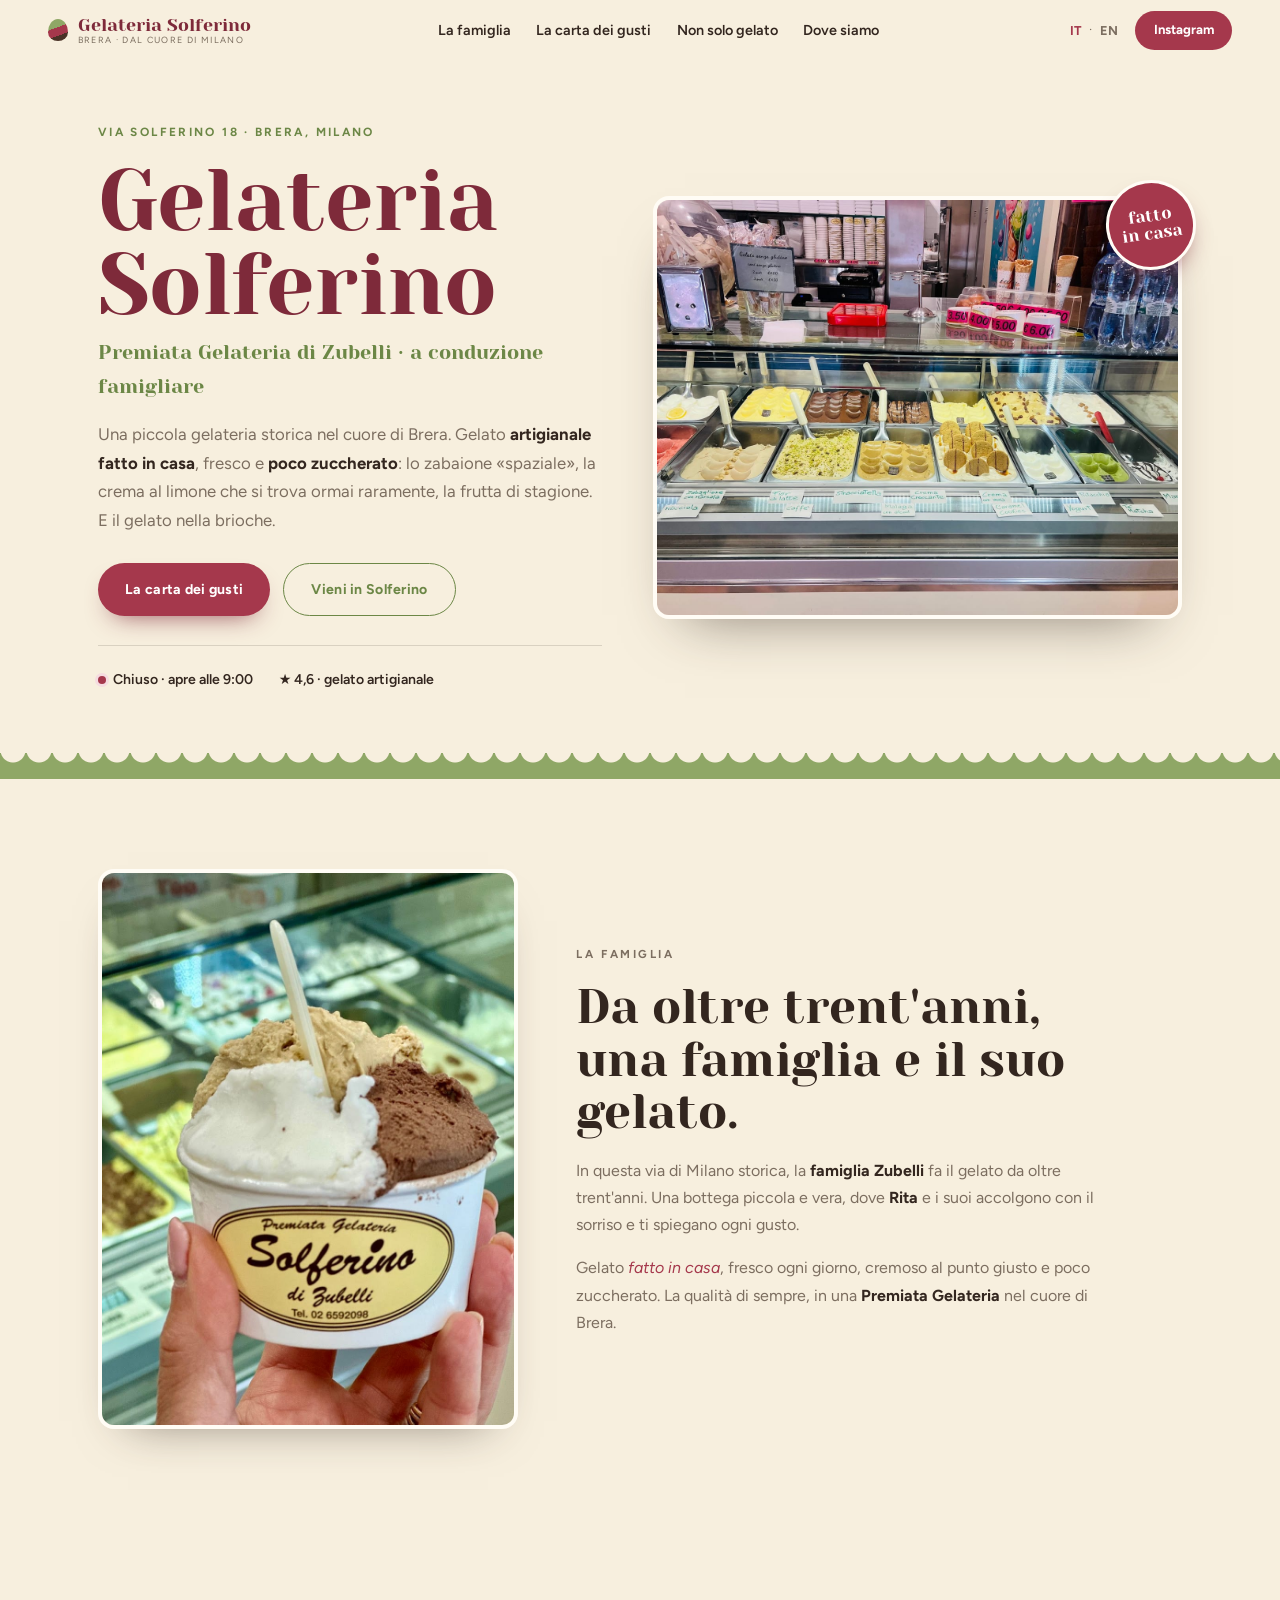
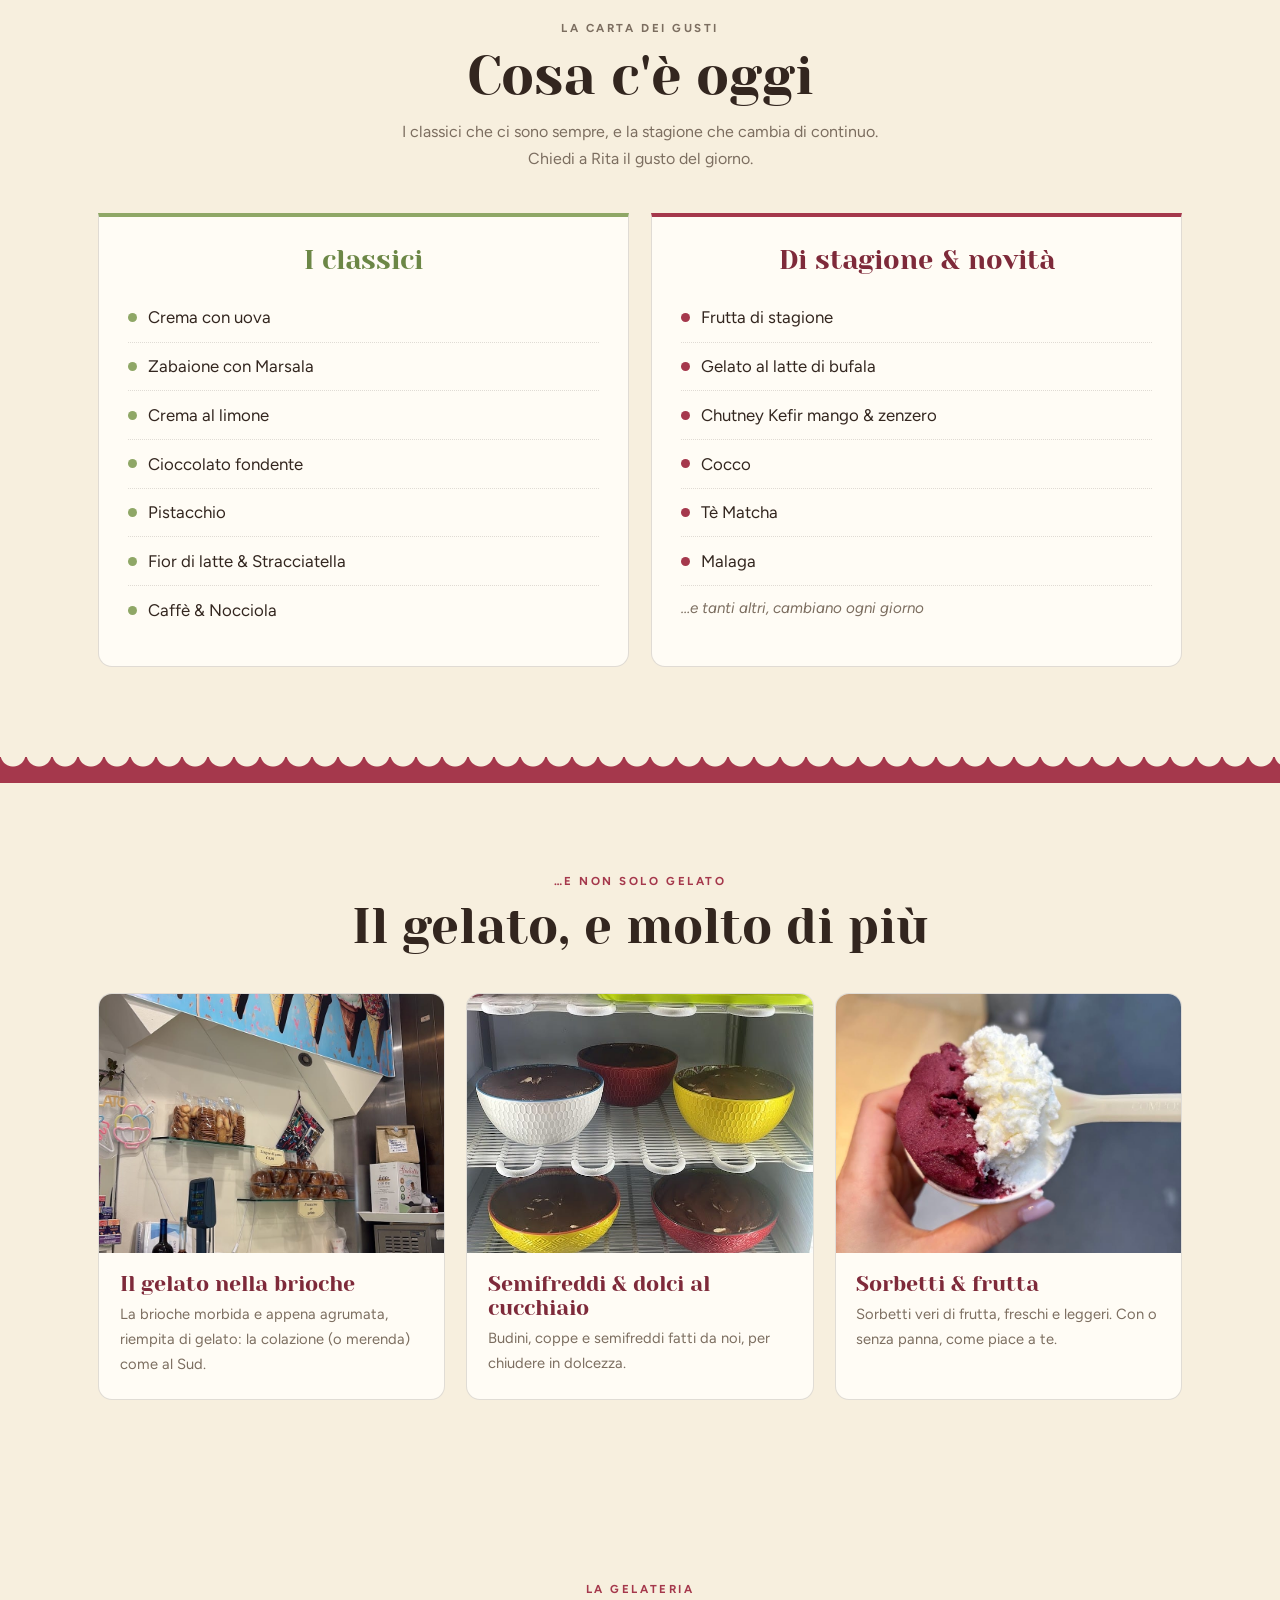
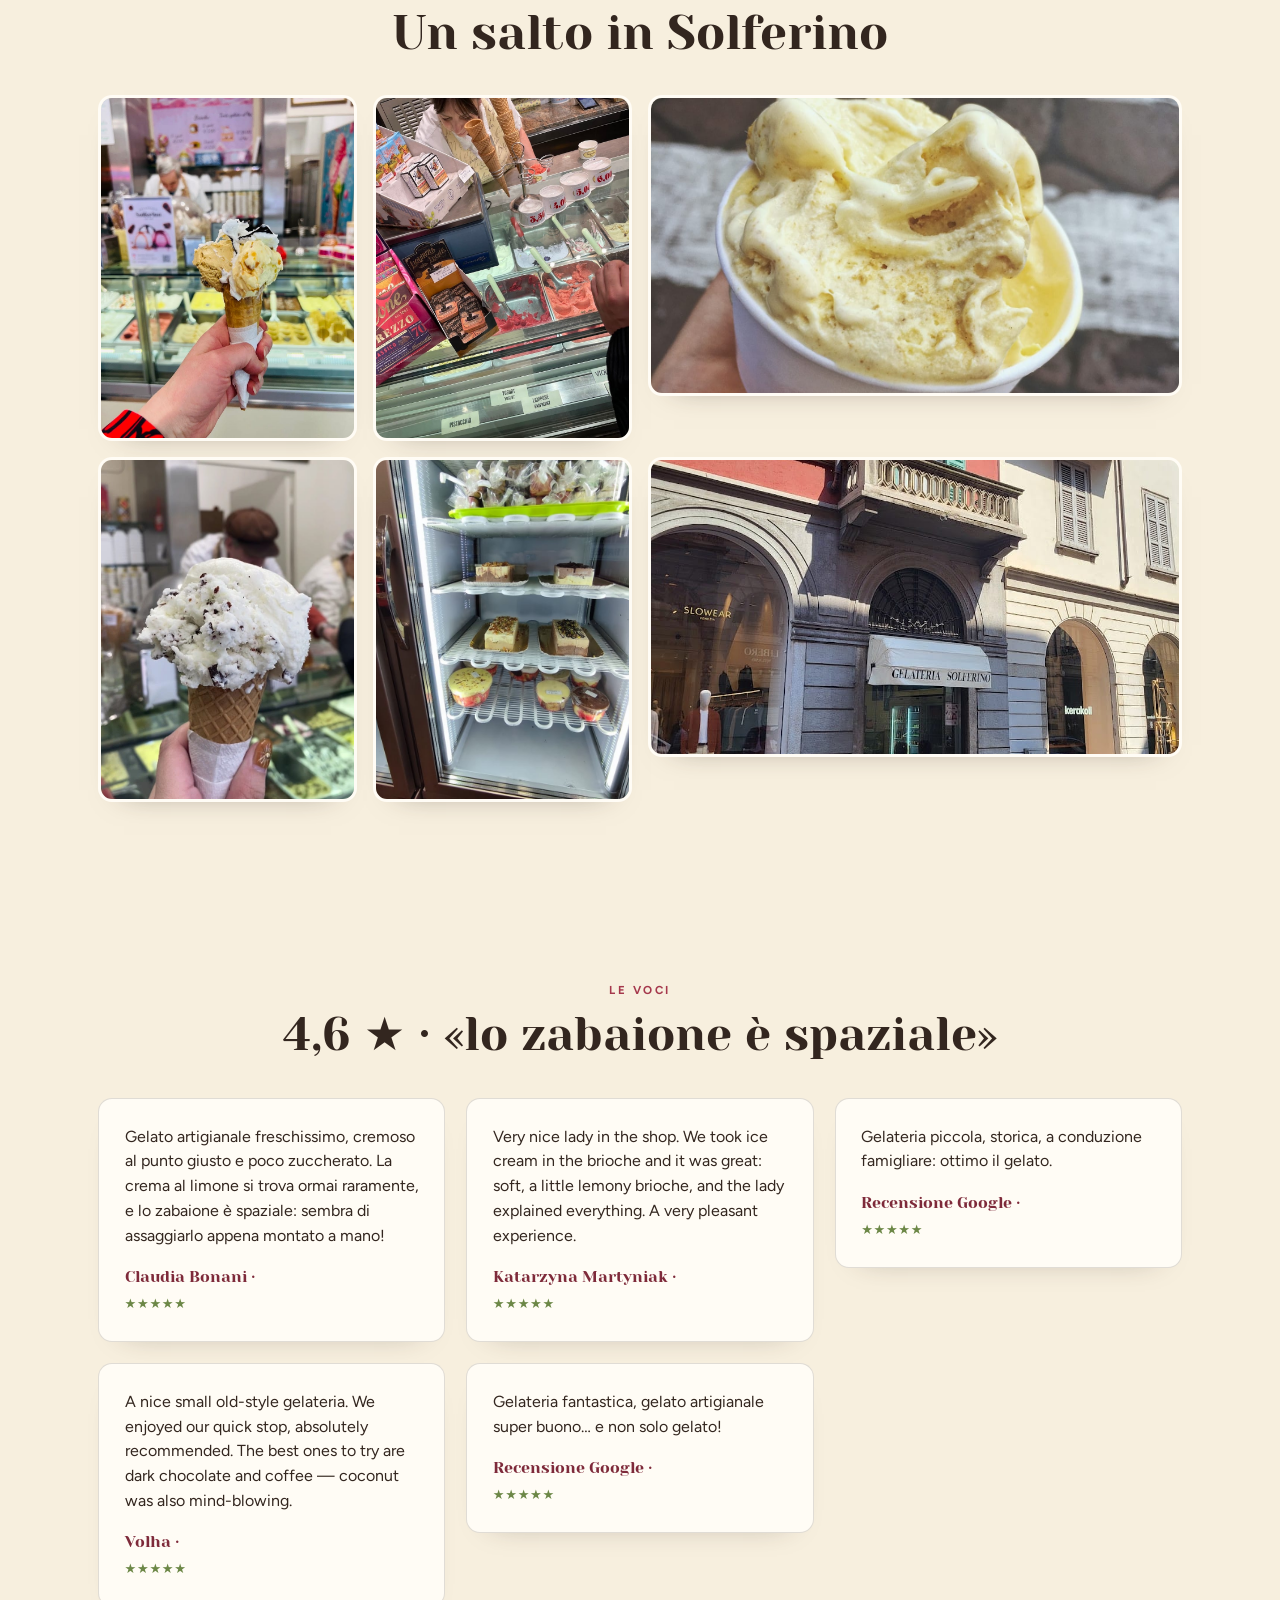
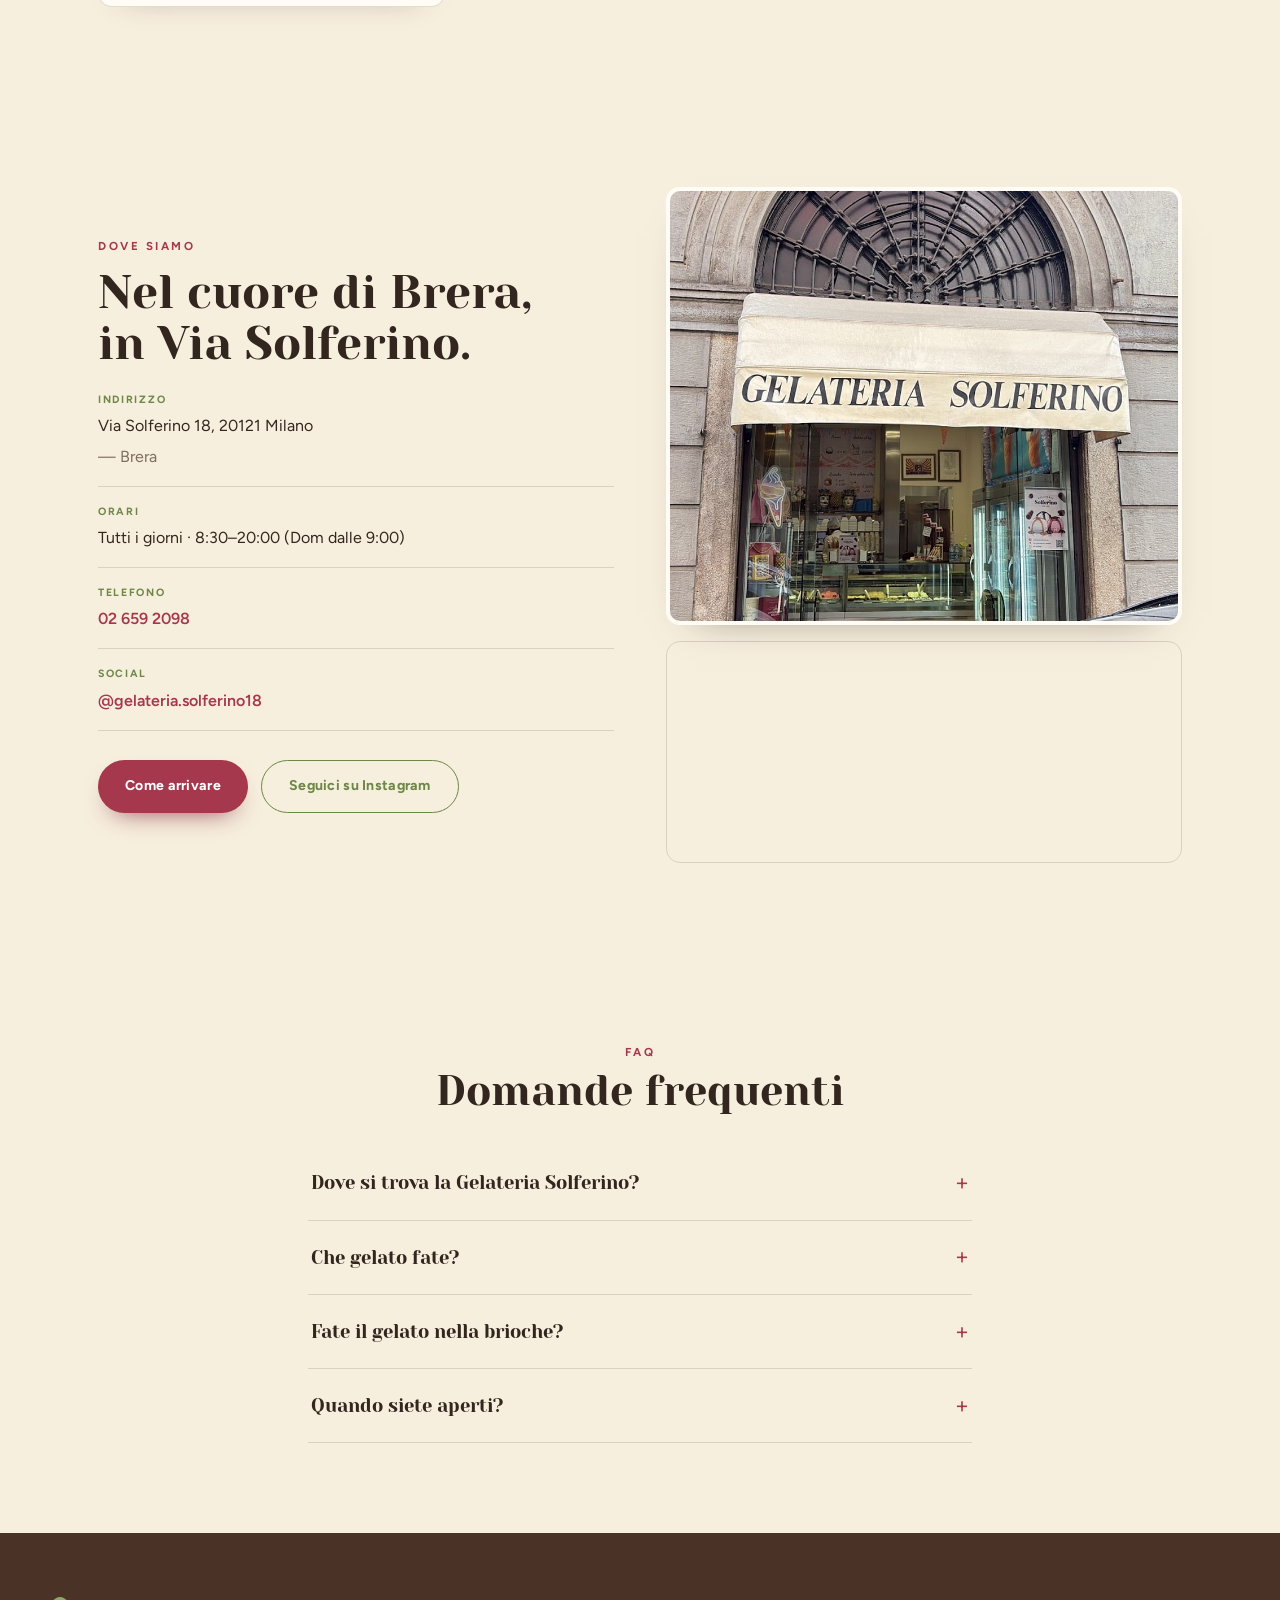
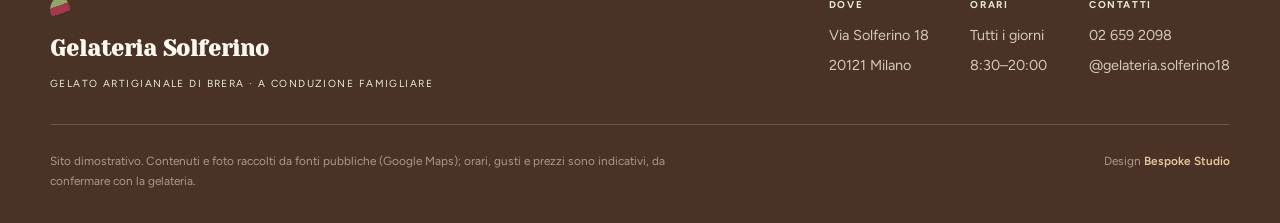
==== index.html @ 7c05c649 "Gelateria Solferino — gelato artigianale di Brera (demo)" ====
<!DOCTYPE html>
<html lang="it">
<head>
<meta charset="UTF-8" />
<meta name="viewport" content="width=device-width, initial-scale=1.0" />
<title>Gelateria Solferino — gelato artigianale di Brera · Milano</title>
<meta name="description" content="Gelateria Solferino: piccola gelateria storica a conduzione famigliare in Via Solferino 18 (Brera, Milano). Gelato artigianale fresco e poco zuccherato — zabaione, crema al limone, frutta di stagione, latte di bufala — e il gelato nella brioche. 4,6★." />
<link rel="canonical" href="https://rotenzark.github.io/gelateria-solferino/" />
<meta name="theme-color" content="#8FA766" />
<meta property="og:type" content="restaurant.restaurant" />
<meta property="og:site_name" content="Gelateria Solferino" />
<meta property="og:title" content="Gelateria Solferino — gelato artigianale di Brera · Milano" />
<meta property="og:description" content="Piccola gelateria storica a conduzione famigliare in Brera. Gelato artigianale fresco e poco zuccherato: zabaione, crema al limone, frutta di stagione, latte di bufala." />
<meta property="og:image" content="https://rotenzark.github.io/gelateria-solferino/img/og-image.jpg" />
<meta property="og:url" content="https://rotenzark.github.io/gelateria-solferino/" />
<meta property="og:locale" content="it_IT" />
<meta property="og:locale:alternate" content="en_US" />
<meta name="twitter:card" content="summary_large_image" />
<meta name="twitter:title" content="Gelateria Solferino — Brera, Milano" />
<meta name="twitter:description" content="Gelato artigianale fresco e poco zuccherato, a conduzione famigliare. Via Solferino 18, Brera." />
<meta name="twitter:image" content="https://rotenzark.github.io/gelateria-solferino/img/og-image.jpg" />
<link rel="icon" href="img/favicon.svg" type="image/svg+xml" />
<link rel="icon" href="img/favicon-32.png" sizes="32x32" type="image/png" />
<link rel="apple-touch-icon" href="img/apple-touch-icon.png" />
<link rel="preconnect" href="https://fonts.googleapis.com" />
<link rel="preconnect" href="https://fonts.gstatic.com" crossorigin />
<link href="https://fonts.googleapis.com/css2?family=Yeseva+One&family=Figtree:wght@400;500;600;700&display=swap" rel="stylesheet" />
<link rel="stylesheet" href="css/styles.css?v=1" />
<script type="application/ld+json">
{
  "@context": "https://schema.org", "@type": "IceCreamShop",
  "name": "Gelateria Solferino",
  "description": "Piccola gelateria storica a conduzione famigliare a Milano, in Brera (Via Solferino 18): la Premiata Gelateria Solferino di Zubelli. Gelato artigianale fatto in casa, fresco e poco zuccherato — zabaione, crema al limone, frutta di stagione, latte di bufala — e il gelato nella brioche.",
  "url": "https://rotenzark.github.io/gelateria-solferino/",
  "telephone": "+39026592098", "priceRange": "€",
  "servesCuisine": "Gelato",
  "image": "https://rotenzark.github.io/gelateria-solferino/img/gelato-case.jpg",
  "address": { "@type": "PostalAddress", "streetAddress": "Via Solferino 18", "addressLocality": "Milano", "postalCode": "20121", "addressCountry": "IT" },
  "geo": { "@type": "GeoCoordinates", "latitude": 45.4745503, "longitude": 9.1871546 },
  "aggregateRating": { "@type": "AggregateRating", "ratingValue": "4.6", "reviewCount": "356" },
  "openingHoursSpecification": [
    { "@type": "OpeningHoursSpecification", "dayOfWeek": ["Monday","Tuesday","Wednesday","Thursday","Friday","Saturday"], "opens": "08:30", "closes": "20:00" },
    { "@type": "OpeningHoursSpecification", "dayOfWeek": "Sunday", "opens": "09:00", "closes": "20:00" }
  ],
  "sameAs": ["https://www.instagram.com/gelateria.solferino18/"]
}
</script>
<script type="application/ld+json">
{
  "@context": "https://schema.org", "@type": "FAQPage",
  "mainEntity": [
    { "@type": "Question", "name": "Dove si trova la Gelateria Solferino?", "acceptedAnswer": { "@type": "Answer", "text": "In Via Solferino 18, nel cuore di Brera a Milano. Una piccola gelateria storica a conduzione famigliare." } },
    { "@type": "Question", "name": "Che gelato fate?", "acceptedAnswer": { "@type": "Answer", "text": "Gelato artigianale fatto in casa, fresco e poco zuccherato. Tra i classici lo zabaione e la crema al limone; poi frutta di stagione e novità come il gelato al latte di bufala. E il gelato nella brioche." } },
    { "@type": "Question", "name": "Fate il gelato nella brioche?", "acceptedAnswer": { "@type": "Answer", "text": "Sì, e non solo: oltre al cono e alla coppetta trovi il gelato nella brioche, i semifreddi e i dolci al cucchiaio." } },
    { "@type": "Question", "name": "Quando siete aperti?", "acceptedAnswer": { "@type": "Answer", "text": "Tutti i giorni, dalle 8:30 alle 20:00 (la domenica dalle 9:00)." } }
  ]
}
</script>
</head>
<body>

<div id="intro" aria-hidden="true">
  <div class="intro-mark"><span class="intro-scoop" aria-hidden="true"></span><span class="intro-name">Gelateria Solferino</span><span class="intro-sub">Brera · a conduzione famigliare</span></div>
  <button id="intro-skip" data-i18n="intro.skip">Entra →</button>
</div>

<header id="site-header">
  <a href="#top" class="brand" aria-label="Gelateria Solferino — home">
    <span class="brand-scoop" aria-hidden="true"></span>
    <span class="brand-txt"><b>Gelateria Solferino</b><i data-i18n="brand.sub">Brera · dal cuore di Milano</i></span>
  </a>
  <nav class="nav" aria-label="Navigazione">
    <a href="#famiglia" data-i18n="nav.famiglia">La famiglia</a>
    <a href="#carta" data-i18n="nav.carta">La carta dei gusti</a>
    <a href="#nonsolo" data-i18n="nav.nonsolo">Non solo gelato</a>
    <a href="#dove" data-i18n="nav.dove">Dove siamo</a>
  </nav>
  <div class="head-actions">
    <div class="lang" role="group" aria-label="Lingua"><button data-lang="it" class="active">IT</button><span>·</span><button data-lang="en">EN</button></div>
    <a class="btn-ig" href="https://www.instagram.com/gelateria.solferino18/" target="_blank" rel="noopener"><span data-i18n="cta.ig">Instagram</span></a>
    <button id="burger" aria-label="Menu" aria-expanded="false"><span></span><span></span><span></span></button>
  </div>
</header>

<!-- HERO -->
<section id="top" class="hero">
  <div class="hero-copy">
    <p class="eyebrow reveal" data-i18n="hero.eyebrow">Via Solferino 18 · Brera, Milano</p>
    <h1 class="hero-title reveal reveal-d1">Gelateria<br>Solferino</h1>
    <p class="hero-tag reveal reveal-d1" data-i18n="hero.tag">Premiata Gelateria di Zubelli · a conduzione famigliare</p>
    <p class="hero-sub reveal reveal-d2" data-i18n="hero.sub">Una piccola gelateria storica nel cuore di Brera. Gelato <b>artigianale fatto in casa</b>, fresco e <b>poco zuccherato</b>: lo zabaione «spaziale», la crema al limone che si trova ormai raramente, la frutta di stagione. E il gelato nella brioche.</p>
    <div class="hero-cta reveal reveal-d3">
      <a class="btn btn-solid" href="#carta" data-i18n="hero.cta1">La carta dei gusti</a>
      <a class="btn btn-line" href="https://www.google.com/maps/dir/?api=1&destination=Gelateria+Solferino+Via+Solferino+18+Milano" target="_blank" rel="noopener" data-i18n="hero.cta2">Vieni in Solferino</a>
    </div>
    <div class="hero-facts reveal reveal-d3">
      <span class="hf-live"><span id="live-dot"></span> <span id="live-text" data-i18n="hero.live">Controllo orari…</span></span>
      <span data-i18n="hero.f2">★ 4,6 · gelato artigianale</span>
    </div>
  </div>
  <div class="hero-media reveal reveal-d2">
    <figure class="hero-photo"><img src="img/gelato-case.jpg" alt="La vetrina del gelato artigianale della Gelateria Solferino" width="1600" height="1200" fetchpriority="high" /></figure>
    <span class="hero-badge" aria-hidden="true"><b data-i18n="hero.badge">fatto<br>in casa</b></span>
  </div>
</section>

<div class="scallop" aria-hidden="true"></div>

<!-- LA FAMIGLIA -->
<section id="famiglia" class="section famiglia">
  <figure class="famiglia-photo reveal"><img src="img/coppetta.jpg" alt="Una coppetta della Premiata Gelateria Solferino di Zubelli" width="900" height="1200" loading="lazy" /></figure>
  <div class="famiglia-copy reveal reveal-d1">
    <p class="kicker" data-i18n="famiglia.kicker">La famiglia</p>
    <h2 data-i18n="famiglia.h2">Da oltre trent'anni,<br>una famiglia e il suo gelato.</h2>
    <p data-i18n="famiglia.p1">In questa via di Milano storica, la <b>famiglia Zubelli</b> fa il gelato da oltre trent'anni. Una bottega piccola e vera, dove <b>Rita</b> e i suoi accolgono con il sorriso e ti spiegano ogni gusto.</p>
    <p data-i18n="famiglia.p2">Gelato <em>fatto in casa</em>, fresco ogni giorno, cremoso al punto giusto e poco zuccherato. La qualità di sempre, in una <b>Premiata Gelateria</b> nel cuore di Brera.</p>
  </div>
</section>

<!-- LA CARTA DEI GUSTI · signature -->
<section id="carta" class="section carta">
  <div class="carta-head reveal">
    <p class="kicker" data-i18n="carta.kicker">La carta dei gusti</p>
    <h2 data-i18n="carta.h2">Cosa c'è oggi</h2>
    <p data-i18n="carta.sub">I classici che ci sono sempre, e la stagione che cambia di continuo. Chiedi a Rita il gusto del giorno.</p>
  </div>
  <div class="carta-grid">
    <div class="carta-col reveal">
      <h3 class="carta-col-t" data-i18n="carta.classici">I classici</h3>
      <ul class="flavors">
        <li><span data-i18n="fl.1">Crema con uova</span></li>
        <li><span data-i18n="fl.2">Zabaione con Marsala</span></li>
        <li><span data-i18n="fl.3">Crema al limone</span></li>
        <li><span data-i18n="fl.4">Cioccolato fondente</span></li>
        <li><span data-i18n="fl.5">Pistacchio</span></li>
        <li><span data-i18n="fl.6">Fior di latte &amp; Stracciatella</span></li>
        <li><span data-i18n="fl.7">Caffè &amp; Nocciola</span></li>
      </ul>
    </div>
    <div class="carta-col carta-col--alt reveal reveal-d1">
      <h3 class="carta-col-t" data-i18n="carta.stagione">Di stagione &amp; novità</h3>
      <ul class="flavors">
        <li><span data-i18n="fl.8">Frutta di stagione</span></li>
        <li><span data-i18n="fl.9">Gelato al latte di bufala</span></li>
        <li><span data-i18n="fl.10">Chutney Kefir mango &amp; zenzero</span></li>
        <li><span data-i18n="fl.11">Cocco</span></li>
        <li><span data-i18n="fl.12">Tè Matcha</span></li>
        <li><span data-i18n="fl.13">Malaga</span></li>
        <li class="flavors-more" data-i18n="fl.more">…e tanti altri, cambiano ogni giorno</li>
      </ul>
    </div>
  </div>
</section>

<div class="scallop scallop--pink" aria-hidden="true"></div>

<!-- NON SOLO GELATO -->
<section id="nonsolo" class="section nonsolo">
  <div class="nonsolo-head reveal"><p class="kicker" data-i18n="nonsolo.kicker">…e non solo gelato</p><h2 data-i18n="nonsolo.h2">Il gelato, e molto di più</h2></div>
  <div class="nonsolo-grid">
    <article class="ns reveal">
      <figure><img src="img/brioche.jpg" alt="Il gelato nella brioche" width="900" height="1200" loading="lazy" /></figure>
      <div class="ns-body"><h3 data-i18n="ns.1t">Il gelato nella brioche</h3><p data-i18n="ns.1p">La brioche morbida e appena agrumata, riempita di gelato: la colazione (o merenda) come al Sud.</p></div>
    </article>
    <article class="ns reveal reveal-d1">
      <figure><img src="img/dolci.jpg" alt="Dolci al cucchiaio e budini" width="675" height="1200" loading="lazy" /></figure>
      <div class="ns-body"><h3 data-i18n="ns.2t">Semifreddi &amp; dolci al cucchiaio</h3><p data-i18n="ns.2p">Budini, coppe e semifreddi fatti da noi, per chiudere in dolcezza.</p></div>
    </article>
    <article class="ns reveal reveal-d2">
      <figure><img src="img/sorbetto.jpg" alt="Sorbetto alla frutta con panna" width="900" height="1200" loading="lazy" /></figure>
      <div class="ns-body"><h3 data-i18n="ns.3t">Sorbetti &amp; frutta</h3><p data-i18n="ns.3p">Sorbetti veri di frutta, freschi e leggeri. Con o senza panna, come piace a te.</p></div>
    </article>
  </div>
</section>

<!-- GALLERY -->
<section id="gallery" class="section gallery">
  <div class="gallery-head reveal"><p class="kicker" data-i18n="gallery.kicker">La gelateria</p><h2 data-i18n="gallery.h2">Un salto in Solferino</h2></div>
  <div class="gallery-grid">
    <figure class="g-item" data-full="img/cono.jpg"><img src="img/cono.jpg" alt="Un cono a due gusti" width="900" height="1200" loading="lazy" /></figure>
    <figure class="g-item" data-full="img/case2.jpg"><img src="img/case2.jpg" alt="I gusti in vetrina" width="900" height="1200" loading="lazy" /></figure>
    <figure class="g-item g-wide" data-full="img/coppa.jpg"><img src="img/coppa.jpg" alt="Una coppetta di crema" width="1600" height="1064" loading="lazy" /></figure>
    <figure class="g-item" data-full="img/cono2.jpg"><img src="img/cono2.jpg" alt="Un cono di stracciatella" width="675" height="1200" loading="lazy" /></figure>
    <figure class="g-item" data-full="img/semifreddi.jpg"><img src="img/semifreddi.jpg" alt="I semifreddi nel banco" width="1597" height="1200" loading="lazy" /></figure>
    <figure class="g-item g-wide" data-full="img/facciata-day.jpg"><img src="img/facciata-day.jpg" alt="La gelateria in Via Solferino" width="900" height="1200" loading="lazy" /></figure>
  </div>
</section>

<!-- RECENSIONI -->
<section id="recensioni" class="section recensioni">
  <div class="rev-head reveal"><p class="kicker" data-i18n="rev.kicker">Le voci</p><h2 data-i18n="rev.h2">4,6 ★ · «lo zabaione è spaziale»</h2></div>
  <div class="rev-grid">
    <blockquote class="rev reveal"><p>Gelato artigianale freschissimo, cremoso al punto giusto e poco zuccherato. La crema al limone si trova ormai raramente, e lo zabaione è spaziale: sembra di assaggiarlo appena montato a mano!</p><cite>Claudia Bonani · <span>★★★★★</span></cite></blockquote>
    <blockquote class="rev reveal reveal-d1"><p>A nice small old-style gelateria. We enjoyed our quick stop, absolutely recommended. The best ones to try are dark chocolate and coffee — coconut was also mind-blowing.</p><cite>Volha · <span>★★★★★</span></cite></blockquote>
    <blockquote class="rev reveal reveal-d2"><p>Very nice lady in the shop. We took ice cream in the brioche and it was great: soft, a little lemony brioche, and the lady explained everything. A very pleasant experience.</p><cite>Katarzyna Martyniak · <span>★★★★★</span></cite></blockquote>
    <blockquote class="rev reveal"><p>Gelateria fantastica, gelato artigianale super buono… e non solo gelato!</p><cite data-i18n="rev.g1">Recensione Google · <span>★★★★★</span></cite></blockquote>
    <blockquote class="rev reveal reveal-d1"><p>Gelateria piccola, storica, a conduzione famigliare: ottimo il gelato.</p><cite data-i18n="rev.g2">Recensione Google · <span>★★★★★</span></cite></blockquote>
  </div>
</section>

<!-- DOVE -->
<section id="dove" class="section dove">
  <div class="dove-grid">
    <div class="dove-info reveal">
      <p class="kicker" data-i18n="dove.kicker">Dove siamo</p>
      <h2 data-i18n="dove.h2">Nel cuore di Brera,<br>in Via Solferino.</h2>
      <ul class="dove-list">
        <li><b data-i18n="dove.addr">Indirizzo</b> Via Solferino 18, 20121 Milano <span class="dim" data-i18n="dove.addr2">— Brera</span></li>
        <li><b data-i18n="dove.hours">Orari</b> <span data-i18n="dove.hoursv">Tutti i giorni · 8:30–20:00 (Dom dalle 9:00)</span></li>
        <li><b data-i18n="dove.phone">Telefono</b> <a href="tel:+39026592098">02 659 2098</a></li>
        <li><b data-i18n="dove.social">Social</b> <a href="https://www.instagram.com/gelateria.solferino18/" target="_blank" rel="noopener">@gelateria.solferino18</a></li>
      </ul>
      <div class="dove-cta">
        <a class="btn btn-solid" href="https://www.google.com/maps/dir/?api=1&destination=Gelateria+Solferino+Via+Solferino+18+Milano" target="_blank" rel="noopener" data-i18n="dove.route">Come arrivare</a>
        <a class="btn btn-line" href="https://www.instagram.com/gelateria.solferino18/" target="_blank" rel="noopener" data-i18n="dove.ig">Seguici su Instagram</a>
      </div>
    </div>
    <div class="dove-side reveal">
      <figure class="dove-photo"><img src="img/facciata.jpg" alt="L'insegna della Gelateria Solferino sotto il portico" width="900" height="1200" loading="lazy" /></figure>
      <div class="dove-map"><iframe title="Mappa Gelateria Solferino" src="https://www.google.com/maps?q=Gelateria+Solferino+Via+Solferino+18+Milano&output=embed" loading="lazy" referrerpolicy="no-referrer-when-downgrade"></iframe></div>
    </div>
  </div>
</section>

<!-- FAQ -->
<section id="faq" class="section faq">
  <div class="faq-head reveal"><p class="kicker">FAQ</p><h2 data-i18n="faq.h2">Domande frequenti</h2></div>
  <div class="faq-list reveal">
    <details><summary data-i18n="faq.q1">Dove si trova la Gelateria Solferino?</summary><p data-i18n="faq.a1">In Via Solferino 18, nel cuore di Brera a Milano. Una piccola gelateria storica a conduzione famigliare.</p></details>
    <details><summary data-i18n="faq.q2">Che gelato fate?</summary><p data-i18n="faq.a2">Gelato artigianale fatto in casa, fresco e poco zuccherato. Tra i classici lo zabaione e la crema al limone; poi frutta di stagione e novità come il gelato al latte di bufala. E il gelato nella brioche.</p></details>
    <details><summary data-i18n="faq.q3">Fate il gelato nella brioche?</summary><p data-i18n="faq.a3">Sì, e non solo: oltre al cono e alla coppetta trovi il gelato nella brioche, i semifreddi e i dolci al cucchiaio.</p></details>
    <details><summary data-i18n="faq.q4">Quando siete aperti?</summary><p data-i18n="faq.a4">Tutti i giorni, dalle 8:30 alle 20:00 (la domenica dalle 9:00).</p></details>
  </div>
</section>

<footer id="site-footer">
  <div class="foot-main">
    <div class="foot-brand"><span class="brand-scoop" aria-hidden="true"></span><b>Gelateria Solferino</b><i data-i18n="foot.sub">Gelato artigianale di Brera · a conduzione famigliare</i></div>
    <div class="foot-cols">
      <div><b data-i18n="foot.where">Dove</b><span>Via Solferino 18</span><span>20121 Milano</span></div>
      <div><b data-i18n="foot.hours">Orari</b><span data-i18n="foot.hours2">Tutti i giorni</span><span>8:30–20:00</span></div>
      <div><b data-i18n="foot.contact">Contatti</b><a href="tel:+39026592098">02 659 2098</a><a href="https://www.instagram.com/gelateria.solferino18/" target="_blank" rel="noopener">@gelateria.solferino18</a></div>
    </div>
  </div>
  <div class="foot-bottom">
    <p data-i18n="foot.disclaimer">Sito dimostrativo. Contenuti e foto raccolti da fonti pubbliche (Google Maps); orari, gusti e prezzi sono indicativi, da confermare con la gelateria.</p>
    <p class="foot-credit">Design <a href="https://bespokestud.io" target="_blank" rel="noopener">Bespoke Studio</a></p>
  </div>
</footer>

<nav class="action-bar" aria-label="Azioni rapide">
  <a href="#carta"><span data-i18n="ab.carta">I gusti</span></a>
  <a href="tel:+39026592098"><span data-i18n="ab.call">Chiama</span></a>
  <a href="https://www.google.com/maps/dir/?api=1&destination=Gelateria+Solferino+Via+Solferino+18+Milano" target="_blank" rel="noopener"><span data-i18n="ab.route">Indicazioni</span></a>
</nav>

<div id="lightbox" aria-hidden="true"><button id="lb-close" aria-label="Chiudi">✕</button><img id="lb-img" src="" alt="" /></div>
<script src="js/main.js?v=1"></script>
</body>
</html>
---- css/styles.css ----
/* ===== GELATERIA SOLFERINO · styles.css ===== */
:root{
  --panna:#F7EFDE; --paper:#FCF8EE; --cream2:#EFE4CE; --card:#FFFCF5;
  --pistachio:#8FA766; --pistachio-deep:#6C8746; --pistachio-soft:#E5EBD4;
  --amaranto:#A5384C; --amaranto-deep:#7E2A3A; --amaranto-soft:#F5DCE0;
  --cocoa:#4A3227;
  --ink:#33261F; --muted:#7C6E60; --line:rgba(51,38,31,.15);
  --disp:'Yeseva One',Georgia,serif;
  --sans:'Figtree',system-ui,-apple-system,sans-serif;
  --wrap:1180px;
}
*{margin:0;padding:0;box-sizing:border-box}
html{scroll-behavior:smooth;overflow-x:clip;-webkit-text-size-adjust:100%}
body{font-family:var(--sans);background:var(--panna);color:var(--ink);line-height:1.7;-webkit-font-smoothing:antialiased;overflow-x:clip}
img{max-width:100%;display:block}
a{color:inherit;text-decoration:none}
h1,h2,h3{font-family:var(--disp);font-weight:400;line-height:1.1;letter-spacing:0}
em{font-style:italic}
.section{padding:clamp(3.2rem,7vw,6rem) clamp(1.15rem,5vw,3rem);max-width:var(--wrap);margin:0 auto;overflow-x:clip}
.kicker{font-family:var(--sans);font-size:.72rem;font-weight:700;letter-spacing:.22em;text-transform:uppercase;color:var(--amaranto)}
.eyebrow{font-family:var(--sans);font-size:.74rem;font-weight:700;letter-spacing:.2em;text-transform:uppercase;color:var(--pistachio-deep)}

/* scalloped gelato-swirl divider */
.scallop{height:26px;background-color:var(--pistachio);background-image:radial-gradient(circle at 13px -3px, var(--panna) 12px, transparent 13px);background-size:26px 26px;background-repeat:repeat-x}
.scallop--pink{background-color:var(--amaranto)}

/* scoop mark */
.brand-scoop,.intro-scoop{position:relative;flex:none;border-radius:50% 50% 50% 50%/60% 60% 40% 40%}
.brand-scoop{width:20px;height:22px;background:linear-gradient(160deg,var(--pistachio) 40%,var(--amaranto) 40% 70%,var(--cocoa) 70%)}
.intro-scoop{width:56px;height:60px;background:linear-gradient(160deg,var(--pistachio) 40%,var(--amaranto) 40% 70%,var(--cream2) 70%);margin-bottom:.4rem}

/* buttons */
.btn{display:inline-flex;align-items:center;gap:.5rem;font-family:var(--sans);font-weight:700;font-size:.88rem;letter-spacing:.02em;padding:.85rem 1.7rem;border-radius:999px;transition:transform .18s,background .18s,color .18s,box-shadow .18s;cursor:pointer;white-space:nowrap}
.btn-solid{background:var(--amaranto);color:#fff;box-shadow:0 12px 26px -14px rgba(126,42,58,.9)}
.btn-solid:hover{background:var(--amaranto-deep);transform:translateY(-2px)}
.btn-line{border:1.5px solid var(--pistachio-deep);color:var(--pistachio-deep)}
.btn-line:hover{background:var(--pistachio-deep);color:var(--paper);transform:translateY(-2px)}

/* ===== INTRO ===== */
#intro{position:fixed;inset:0;z-index:120;background:var(--pistachio-deep);display:flex;flex-direction:column;align-items:center;justify-content:center;gap:.9rem;transition:opacity .7s ease,visibility .7s}
#intro.done{opacity:0;visibility:hidden}
.intro-mark{display:flex;flex-direction:column;align-items:center;gap:.25rem;animation:fadeUp .8s ease both}
.intro-name{font-family:var(--disp);font-size:clamp(2rem,6vw,3.2rem);color:var(--paper);text-align:center}
.intro-sub{font-family:var(--sans);font-size:.8rem;letter-spacing:.24em;text-transform:uppercase;color:var(--pistachio-soft)}
#intro-skip{margin-top:.5rem;background:none;border:1px solid rgba(252,248,238,.4);color:var(--paper);padding:.5rem 1.3rem;border-radius:999px;font-family:var(--sans);font-weight:600;font-size:.84rem;cursor:pointer;transition:background .2s}
#intro-skip:hover{background:rgba(252,248,238,.14)}
@keyframes fadeUp{from{opacity:0;transform:translateY(12px)}to{opacity:1;transform:none}}

/* ===== HEADER ===== */
#site-header{position:sticky;top:0;z-index:90;display:flex;align-items:center;justify-content:space-between;gap:1rem;padding:.7rem clamp(1.15rem,5vw,3rem);background:rgba(247,239,222,.92);backdrop-filter:blur(11px);border-bottom:1px solid transparent;transition:border-color .3s}
#site-header.scrolled{border-color:var(--line)}
.brand{display:flex;align-items:center;gap:.6rem}
.brand-txt{display:flex;flex-direction:column;line-height:1.05}
.brand-txt b{font-family:var(--disp);font-size:1.12rem;font-weight:400;color:var(--amaranto-deep)}
.brand-txt i{font-family:var(--sans);font-style:normal;font-size:.56rem;letter-spacing:.15em;text-transform:uppercase;color:var(--muted)}
.nav{display:flex;gap:1.6rem}
.nav a{font-size:.9rem;font-weight:600;color:var(--ink);position:relative;padding:.2rem 0}
.nav a::after{content:"";position:absolute;left:0;bottom:-2px;width:0;height:2px;background:var(--amaranto);transition:width .25s}
.nav a:hover::after{width:100%}
.head-actions{display:flex;align-items:center;gap:.9rem}
.lang{display:flex;align-items:center;gap:.3rem;font-size:.8rem;color:var(--muted)}
.lang button{background:none;border:none;font-family:var(--sans);font-weight:700;font-size:.8rem;color:var(--muted);cursor:pointer;padding:.1rem .2rem}
.lang button.active{color:var(--amaranto)}
.btn-ig{background:var(--amaranto);color:#fff;padding:.5rem 1.15rem;border-radius:999px;font-family:var(--sans);font-size:.82rem;font-weight:700;transition:background .2s,transform .2s}
.btn-ig:hover{background:var(--amaranto-deep);transform:translateY(-1px)}
#burger{display:none;flex-direction:column;gap:5px;background:none;border:none;cursor:pointer;padding:.3rem}
#burger span{width:23px;height:2px;background:var(--ink);transition:.3s}
#burger[aria-expanded="true"] span:nth-child(1){transform:translateY(7px) rotate(45deg)}
#burger[aria-expanded="true"] span:nth-child(2){opacity:0}
#burger[aria-expanded="true"] span:nth-child(3){transform:translateY(-7px) rotate(-45deg)}

/* ===== HERO ===== */
.hero{max-width:var(--wrap);margin:0 auto;padding:clamp(2rem,5vw,3.8rem) clamp(1.15rem,5vw,3rem);display:grid;grid-template-columns:1fr 1.05fr;gap:clamp(1.6rem,4vw,3.4rem);align-items:center}
.eyebrow{margin-bottom:1rem}
.hero-title{font-family:var(--disp);font-size:clamp(3rem,8vw,5.4rem);color:var(--amaranto-deep);line-height:.98}
.hero-tag{font-family:var(--disp);font-size:clamp(1rem,2.2vw,1.25rem);color:var(--pistachio-deep);margin-top:.5rem}
.hero-sub{font-size:1.05rem;color:var(--muted);max-width:47ch;margin-top:1rem}
.hero-sub b{color:var(--ink)}
.hero-cta{display:flex;gap:.8rem;flex-wrap:wrap;margin-top:1.8rem}
.hero-facts{display:flex;gap:1.6rem;flex-wrap:wrap;margin-top:1.8rem;padding-top:1.4rem;border-top:1px solid var(--line);font-size:.88rem;font-weight:600}
.hf-live{display:inline-flex;align-items:center;gap:.45rem}
#live-dot{width:8px;height:8px;border-radius:50%;background:var(--muted);flex:none}
#live-dot.open{background:var(--pistachio);box-shadow:0 0 0 3px var(--pistachio-soft)}
#live-dot.closed{background:var(--amaranto);box-shadow:0 0 0 3px var(--amaranto-soft)}
.hero-media{position:relative}
.hero-photo{border-radius:16px;overflow:hidden;aspect-ratio:4/3.2;box-shadow:0 28px 56px -32px rgba(51,38,31,.6);border:4px solid var(--card)}
.hero-photo img{width:100%;height:100%;object-fit:cover}
.hero-badge{position:absolute;right:-14px;top:-16px;width:90px;height:90px;border-radius:50%;background:var(--amaranto);color:#fff;display:flex;align-items:center;justify-content:center;text-align:center;box-shadow:0 12px 24px -12px rgba(126,42,58,.8);transform:rotate(-8deg);border:3px solid var(--card)}
.hero-badge b{font-family:var(--disp);font-weight:400;font-size:1.05rem;line-height:1.1}

/* ===== LA FAMIGLIA ===== */
.famiglia{display:grid;grid-template-columns:.82fr 1.18fr;gap:clamp(1.8rem,5vw,3.6rem);align-items:center}
.famiglia-photo{border-radius:16px;overflow:hidden;aspect-ratio:3/4;box-shadow:0 22px 46px -30px rgba(51,38,31,.6);border:4px solid var(--card);max-width:420px}
.famiglia-photo img{width:100%;height:100%;object-fit:cover}
.famiglia-copy h2{font-size:clamp(2rem,4.8vw,3rem);color:var(--ink);margin:.7rem 0 1.1rem}
.famiglia-copy p{color:var(--muted);margin-bottom:1rem;max-width:52ch}
.famiglia-copy b{color:var(--ink)}
.famiglia-copy em{color:var(--amaranto);font-style:italic}

/* ===== LA CARTA DEI GUSTI ===== */
.carta-head{text-align:center;margin-bottom:2.6rem}
.carta-head h2{font-size:clamp(2.2rem,5.5vw,3.4rem);color:var(--ink);margin-top:.5rem}
.carta-head p{color:var(--muted);max-width:52ch;margin:.7rem auto 0}
.carta-grid{display:grid;grid-template-columns:1fr 1fr;gap:1.4rem}
.carta-col{background:var(--card);border:1px solid var(--line);border-top:4px solid var(--pistachio);border-radius:0 0 14px 14px;padding:1.8rem 1.8rem 2rem}
.carta-col--alt{border-top-color:var(--amaranto)}
.carta-col-t{font-family:var(--disp);font-size:1.7rem;color:var(--pistachio-deep);margin-bottom:1.1rem;text-align:center}
.carta-col--alt .carta-col-t{color:var(--amaranto-deep)}
.flavors{list-style:none;display:flex;flex-direction:column}
.flavors li{font-family:var(--sans);font-size:1.05rem;color:var(--ink);padding:.6rem 0;border-bottom:1px dotted var(--line);display:flex;align-items:center;gap:.7rem}
.flavors li::before{content:"";width:9px;height:9px;border-radius:50%;background:var(--pistachio);flex:none}
.carta-col--alt .flavors li::before{background:var(--amaranto)}
.flavors li:last-child{border-bottom:none}
.flavors-more{font-style:italic;color:var(--muted)!important;font-size:.95rem!important}
.flavors-more::before{display:none}

/* ===== NON SOLO GELATO ===== */
.nonsolo-head{text-align:center;margin-bottom:2.4rem}
.nonsolo-head h2{font-size:clamp(2rem,5vw,3.1rem);color:var(--ink);margin-top:.5rem}
.nonsolo-grid{display:grid;grid-template-columns:repeat(3,1fr);gap:1.3rem}
.ns{background:var(--card);border:1px solid var(--line);border-radius:14px;overflow:hidden;display:flex;flex-direction:column;transition:transform .22s,box-shadow .22s}
.ns:hover{transform:translateY(-4px);box-shadow:0 20px 40px -28px rgba(51,38,31,.5)}
.ns figure{aspect-ratio:4/3;overflow:hidden}
.ns figure img{width:100%;height:100%;object-fit:cover;transition:transform .5s}
.ns:hover figure img{transform:scale(1.05)}
.ns-body{padding:1.2rem 1.3rem 1.4rem}
.ns-body h3{font-size:1.35rem;color:var(--amaranto-deep);margin-bottom:.4rem}
.ns-body p{font-size:.92rem;color:var(--muted)}

/* ===== GALLERY ===== */
.gallery-head{text-align:center;margin-bottom:2.2rem}
.gallery-head h2{font-size:clamp(2rem,5vw,3rem);color:var(--ink);margin-top:.5rem}
.gallery-grid{display:grid;grid-template-columns:repeat(4,1fr);gap:1rem}
.g-item{border-radius:14px;overflow:hidden;cursor:pointer;aspect-ratio:3/4;box-shadow:0 14px 30px -26px rgba(51,38,31,.55);border:3px solid var(--card)}
.g-item.g-wide{grid-column:span 2;aspect-ratio:16/9}
.g-item img{width:100%;height:100%;object-fit:cover;transition:transform .5s}
.g-item:hover img{transform:scale(1.05)}

/* ===== RECENSIONI ===== */
.recensioni{text-align:center}
.rev-head{margin-bottom:2.4rem}
.rev-head h2{font-size:clamp(1.8rem,4.6vw,2.9rem);color:var(--ink);margin-top:.5rem}
.rev-grid{columns:3;column-gap:1.3rem;text-align:left}
.rev{break-inside:avoid;margin-bottom:1.3rem;background:var(--card);border:1px solid var(--line);border-radius:14px;padding:1.6rem;box-shadow:0 14px 30px -26px rgba(51,38,31,.4)}
.rev p{font-size:1rem;line-height:1.55;color:var(--ink);margin-bottom:.9rem}
.rev cite{font-style:normal;font-family:var(--disp);font-size:1rem;color:var(--amaranto-deep);display:flex;flex-direction:column;gap:.2rem}
.rev cite span{color:var(--pistachio-deep);letter-spacing:.05em;font-size:.82rem;font-family:var(--sans)}

/* ===== DOVE ===== */
.dove-grid{display:grid;grid-template-columns:1fr 1fr;gap:clamp(1.6rem,4vw,3.4rem);align-items:center}
.dove-info h2{font-size:clamp(1.9rem,4.6vw,2.9rem);color:var(--ink);margin:.6rem 0 1.4rem}
.dove-list{list-style:none;display:flex;flex-direction:column;gap:1rem;margin-bottom:1.8rem}
.dove-list li{display:flex;flex-direction:column;gap:.2rem;font-size:1rem;padding-bottom:1rem;border-bottom:1px solid var(--line)}
.dove-list b{font-family:var(--sans);font-size:.66rem;font-weight:700;letter-spacing:.16em;text-transform:uppercase;color:var(--pistachio-deep)}
.dove-list a{color:var(--amaranto);font-weight:600}
.dove-list .dim{color:var(--muted)}
.dove-cta{display:flex;gap:.8rem;flex-wrap:wrap}
.dove-side{display:flex;flex-direction:column;gap:1rem}
.dove-photo{border-radius:14px;overflow:hidden;aspect-ratio:4/3.4;box-shadow:0 18px 40px -30px rgba(51,38,31,.6);border:4px solid var(--card)}
.dove-photo img{width:100%;height:100%;object-fit:cover}
.dove-map{border-radius:14px;overflow:hidden;border:1px solid var(--line)}
.dove-map iframe{width:100%;height:100%;min-height:220px;border:0;display:block;filter:sepia(.08) saturate(1.05)}

/* ===== FAQ ===== */
.faq{max-width:760px}
.faq-head{text-align:center;margin-bottom:2rem}
.faq-head h2{font-size:clamp(1.8rem,4vw,2.6rem);color:var(--ink);margin-top:.4rem}
.faq-list details{border-bottom:1px solid var(--line);padding:1.1rem .2rem}
.faq-list summary{font-family:var(--disp);font-size:1.16rem;color:var(--ink);cursor:pointer;list-style:none;display:flex;justify-content:space-between;align-items:center;gap:1rem}
.faq-list summary::-webkit-details-marker{display:none}
.faq-list summary::after{content:"+";font-family:var(--sans);color:var(--amaranto);font-size:1.4rem;transition:transform .25s}
.faq-list details[open] summary::after{transform:rotate(45deg)}
.faq-list p{color:var(--muted);margin-top:.7rem;font-size:.98rem}

/* ===== FOOTER ===== */
#site-footer{background:var(--cocoa);color:rgba(247,239,222,.8);padding:clamp(2.6rem,6vw,4rem) clamp(1.15rem,5vw,3rem) 2rem}
.foot-main{max-width:var(--wrap);margin:0 auto;display:flex;justify-content:space-between;gap:2rem;flex-wrap:wrap;padding-bottom:2rem;border-bottom:1px solid rgba(247,239,222,.18)}
.foot-brand{display:flex;flex-direction:column;gap:.4rem}
.foot-brand .brand-scoop{margin-bottom:.3rem}
.foot-brand b{font-family:var(--disp);font-size:1.4rem;color:var(--paper)}
.foot-brand i{font-family:var(--sans);font-style:normal;font-size:.64rem;letter-spacing:.14em;text-transform:uppercase;color:var(--pistachio-soft)}
.foot-cols{display:flex;gap:2.6rem;flex-wrap:wrap}
.foot-cols div{display:flex;flex-direction:column;gap:.35rem}
.foot-cols b{font-size:.62rem;font-weight:700;letter-spacing:.16em;text-transform:uppercase;color:var(--pistachio-soft);margin-bottom:.2rem}
.foot-cols span,.foot-cols a{font-size:.9rem;color:rgba(247,239,222,.8)}
.foot-cols a:hover{color:var(--paper)}
.foot-bottom{max-width:var(--wrap);margin:1.6rem auto 0;display:flex;justify-content:space-between;gap:1rem;flex-wrap:wrap}
.foot-bottom p{font-size:.74rem;color:rgba(247,239,222,.55);max-width:80ch}
.foot-credit a{color:#E8C6A0;font-weight:600}

/* ===== ACTION BAR ===== */
.action-bar{display:none;position:fixed;bottom:0;left:0;right:0;z-index:80;background:var(--cocoa);border-top:1px solid rgba(247,239,222,.16)}
.action-bar a{flex:1;text-align:center;padding:.85rem .3rem;font-family:var(--sans);font-size:.82rem;font-weight:700;color:var(--paper);border-right:1px solid rgba(247,239,222,.14)}
.action-bar a:last-child{border-right:none}

/* ===== LIGHTBOX ===== */
#lightbox{position:fixed;inset:0;z-index:130;background:rgba(51,38,31,.95);display:flex;align-items:center;justify-content:center;padding:2rem;opacity:0;visibility:hidden;transition:opacity .3s,visibility .3s}
#lightbox.open{opacity:1;visibility:visible}
#lightbox img{max-width:92vw;max-height:88vh;border-radius:14px;border:4px solid var(--card)}
#lb-close{position:absolute;top:1.3rem;right:1.6rem;background:none;border:none;color:var(--paper);font-size:2rem;cursor:pointer;line-height:1}

/* ===== REVEAL ===== */
.reveal{opacity:0;transform:translateY(24px);transition:opacity .8s cubic-bezier(.2,.7,.2,1),transform .8s cubic-bezier(.2,.7,.2,1)}
.reveal.in{opacity:1;transform:none}
.reveal-d1{transition-delay:.1s}.reveal-d2{transition-delay:.2s}.reveal-d3{transition-delay:.3s}

/* ===== RESPONSIVE ===== */
@media(max-width:900px){
  .nav{position:fixed;inset:0 0 0 auto;width:min(78vw,320px);flex-direction:column;justify-content:center;gap:1.9rem;background:var(--cocoa);padding:2rem;transform:translateX(100%);transition:transform .35s;z-index:95}
  .nav.open{transform:none}
  .nav a{color:var(--paper);font-size:1.4rem;font-family:var(--disp)}
  .nav a::after{background:var(--pistachio)}
  #burger{display:flex}
  .hero{grid-template-columns:1fr;gap:2.4rem}
  .famiglia{grid-template-columns:1fr}
  .famiglia-photo{max-width:100%;aspect-ratio:4/3}
  .carta-grid{grid-template-columns:1fr}
  .nonsolo-grid{grid-template-columns:1fr}
  .ns figure{aspect-ratio:16/10}
  .gallery-grid{grid-template-columns:repeat(2,1fr)}
  .g-item.g-wide{grid-column:span 2}
  .dove-grid{grid-template-columns:1fr}
  .rev-grid{columns:2}
  .action-bar{display:flex}
  #site-footer{padding-bottom:5rem}
}
@media(max-width:560px){
  .nav{width:100%}
  .btn-ig{display:none}
  .gallery-grid{grid-template-columns:1fr}
  .g-item,.g-item.g-wide{grid-column:span 1;aspect-ratio:16/10}
  .rev-grid{columns:1}
}

/* ===== REDUCED MOTION ===== */
@media(prefers-reduced-motion:reduce){
  *{animation:none!important;transition:none!important}
  .reveal{opacity:1;transform:none}
  html{scroll-behavior:auto}
}
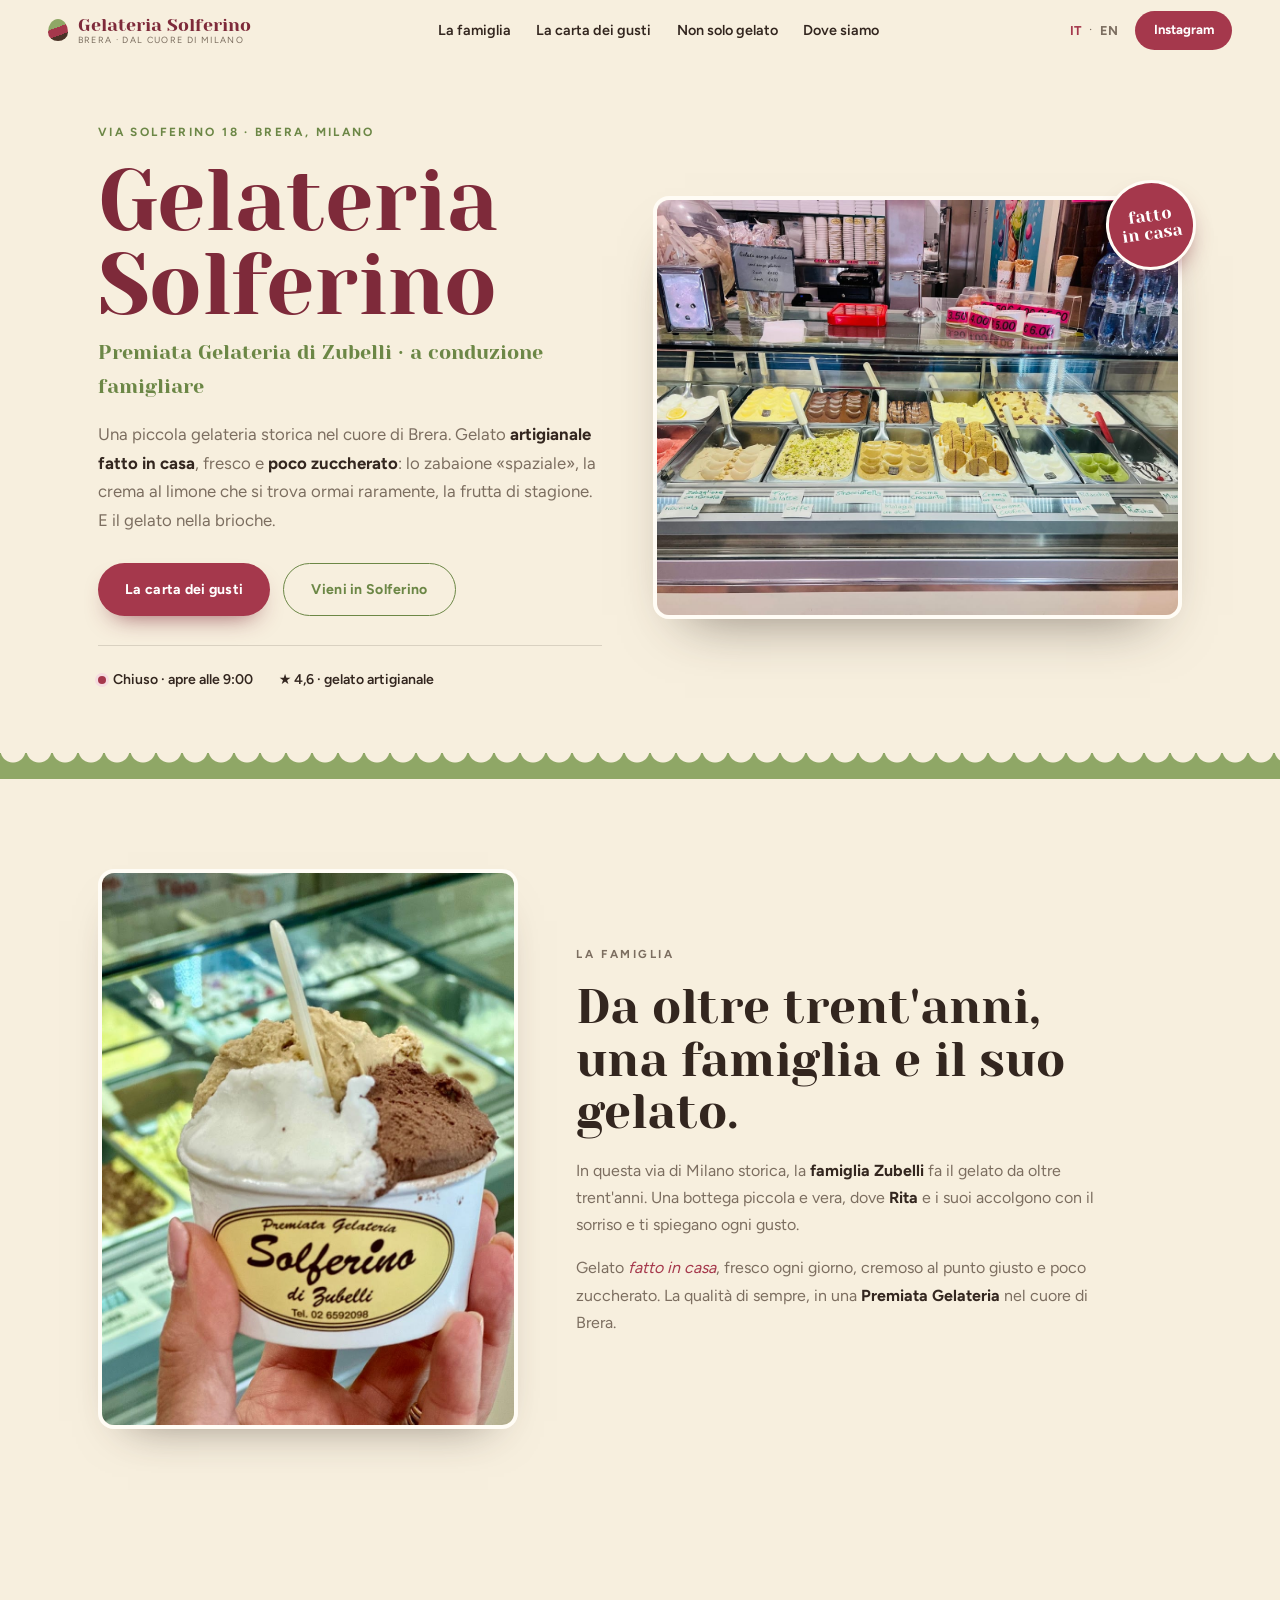
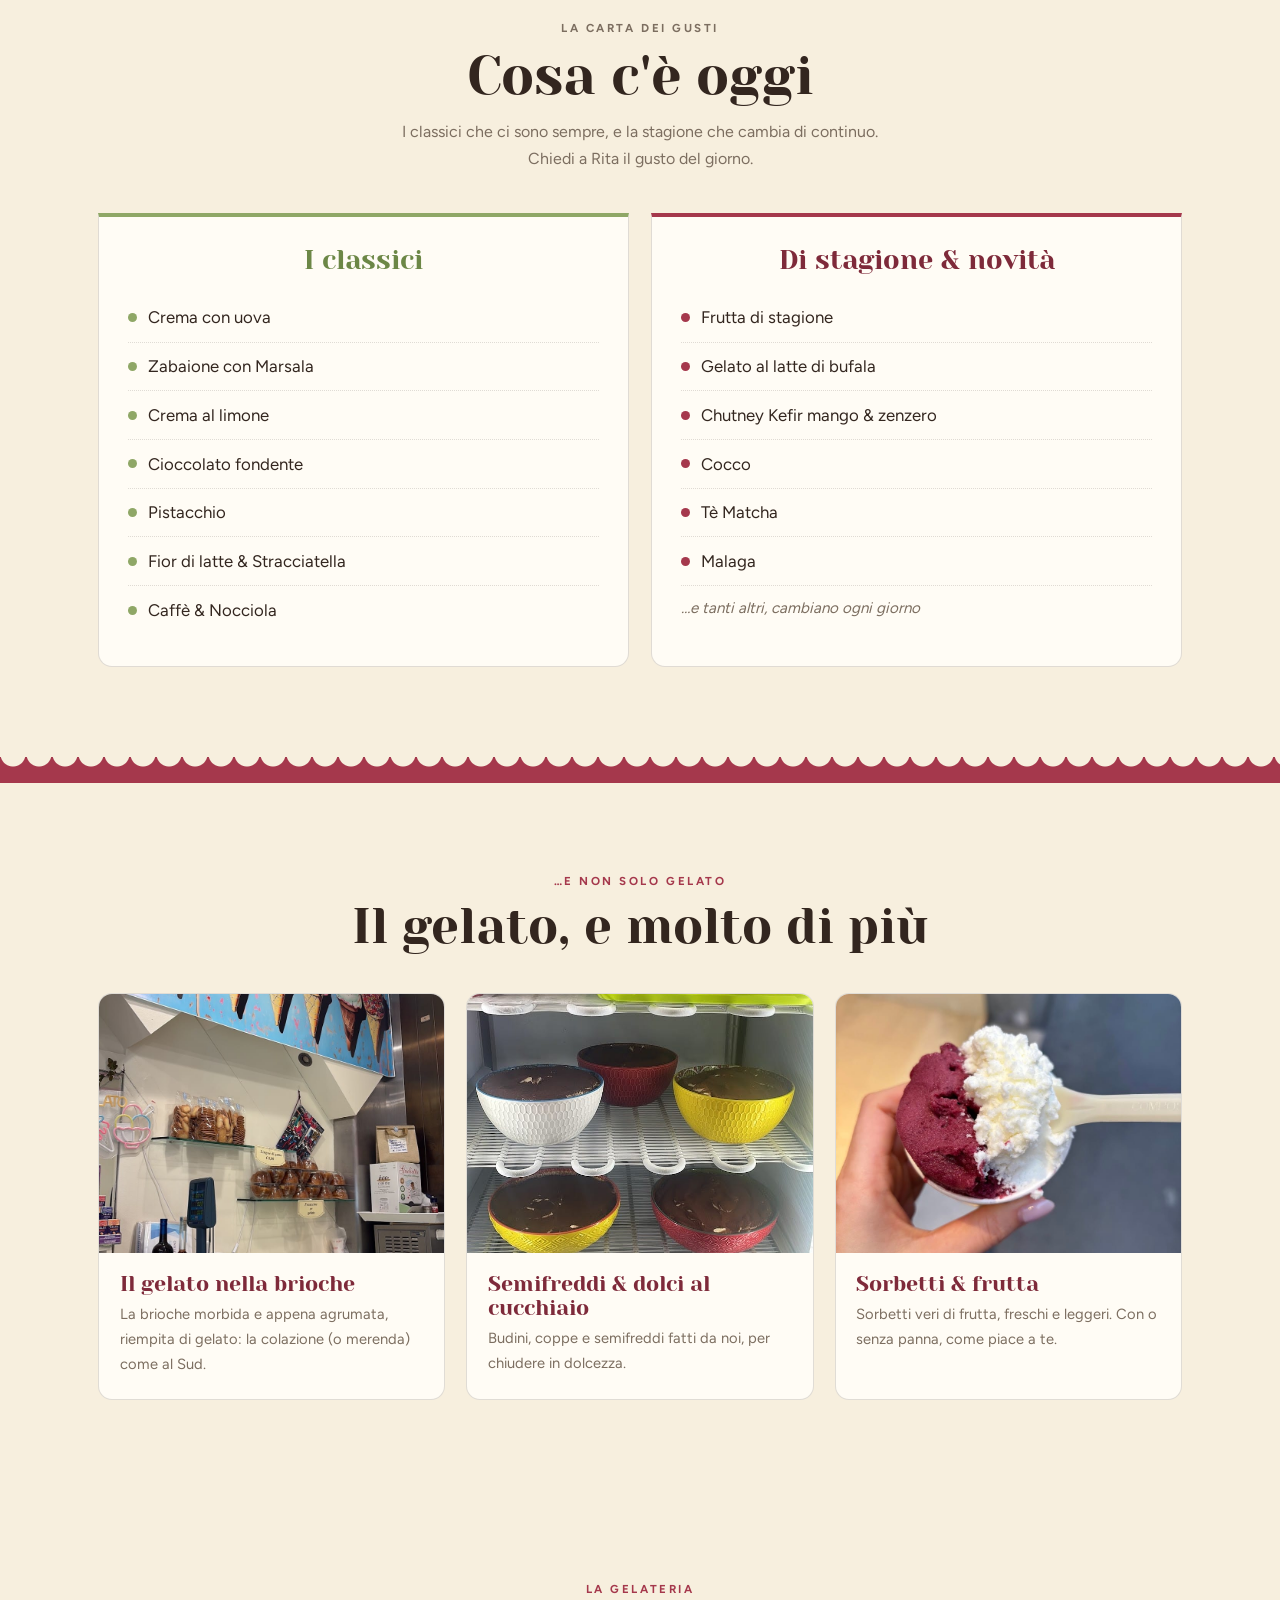
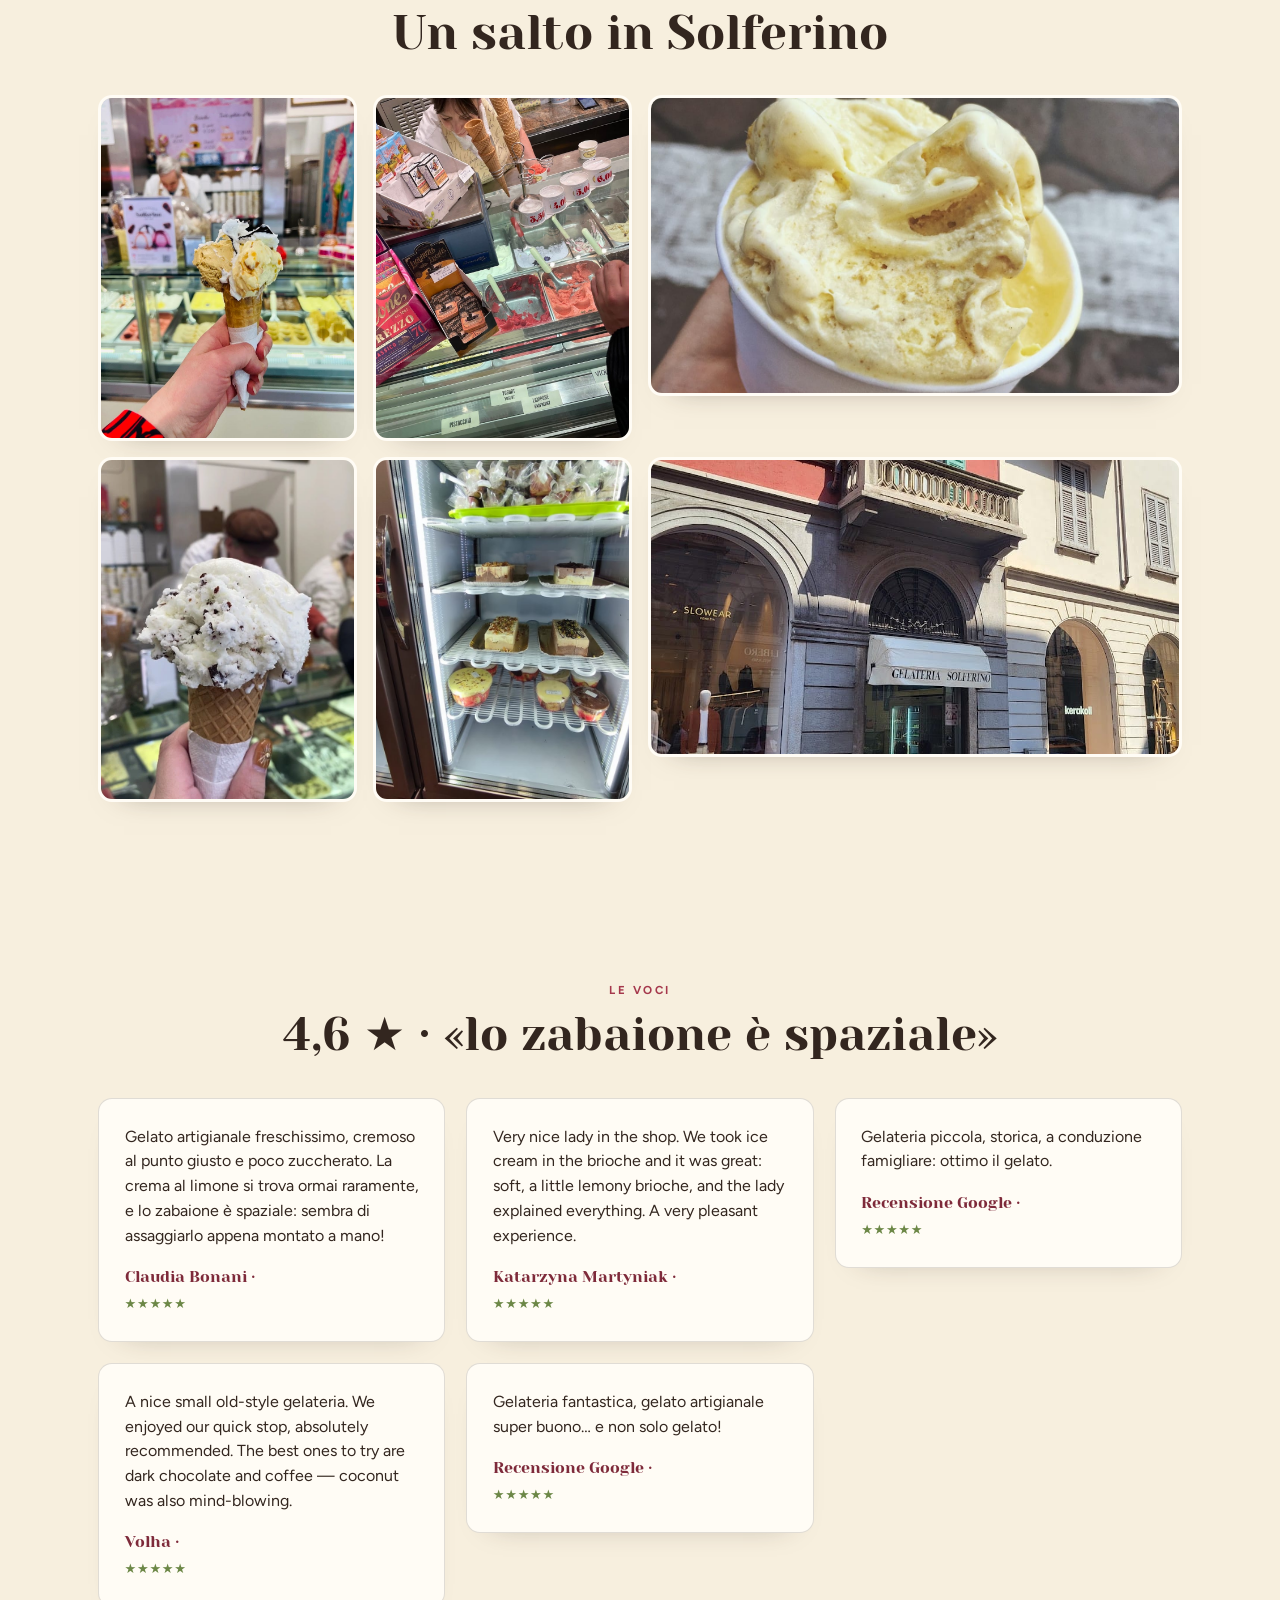
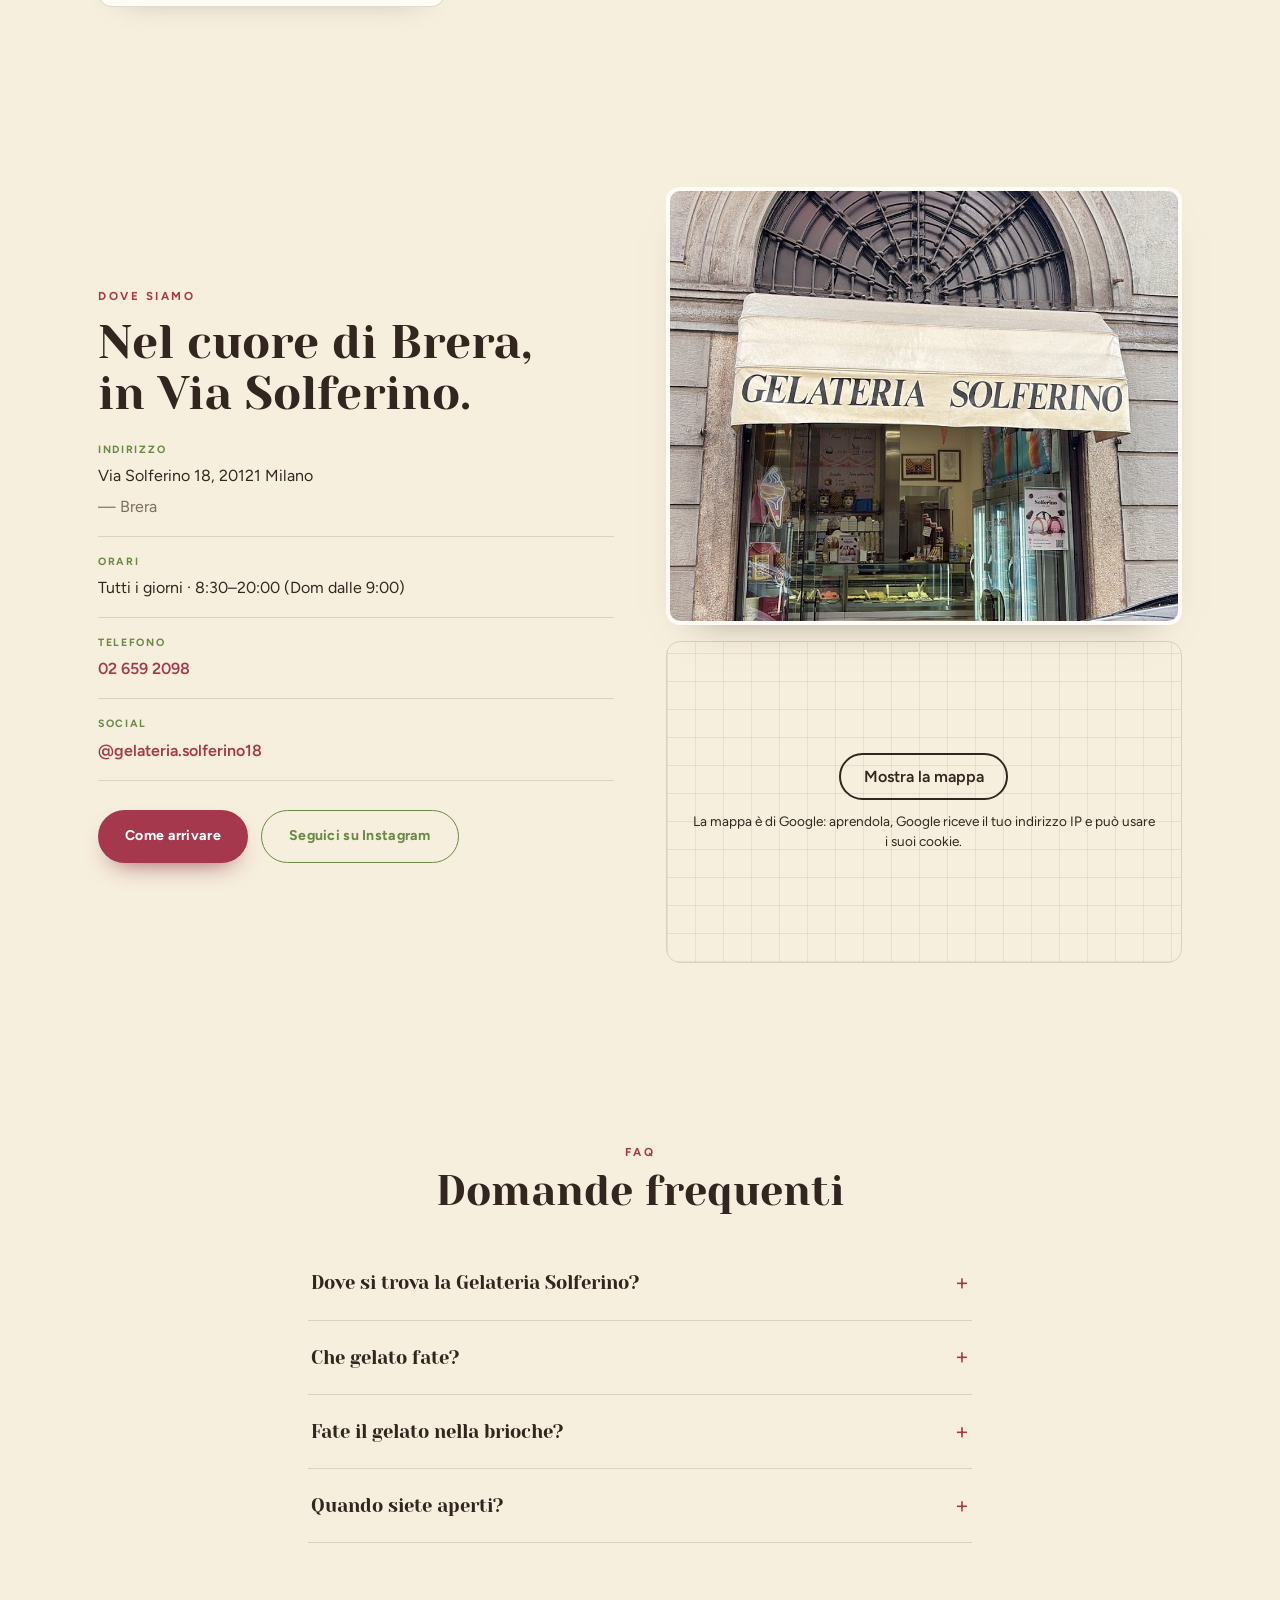
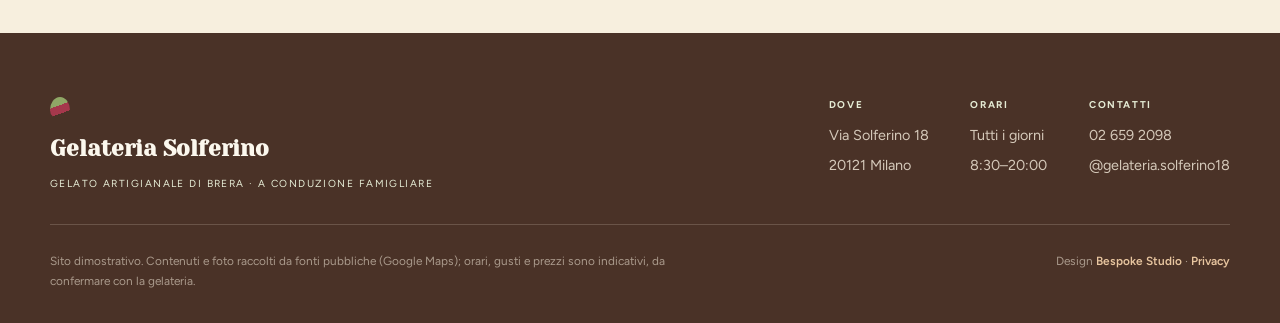
==== commit af401ebf: "Privacy e pulizia: caratteri sul sito, mappa al clic, informativa, noindex - caratteri copiati nel s" ====
--- a/index.html
+++ b/index.html
@@ -3,6 +3,7 @@
 <head>
 <meta charset="UTF-8" />
 <meta name="viewport" content="width=device-width, initial-scale=1.0" />
+<meta name="robots" content="noindex">
 <title>Gelateria Solferino — gelato artigianale di Brera · Milano</title>
 <meta name="description" content="Gelateria Solferino: piccola gelateria storica a conduzione famigliare in Via Solferino 18 (Brera, Milano). Gelato artigianale fresco e poco zuccherato — zabaione, crema al limone, frutta di stagione, latte di bufala — e il gelato nella brioche. 4,6★." />
 <link rel="canonical" href="https://rotenzark.github.io/gelateria-solferino/" />
@@ -22,27 +23,55 @@
 <link rel="icon" href="img/favicon.svg" type="image/svg+xml" />
 <link rel="icon" href="img/favicon-32.png" sizes="32x32" type="image/png" />
 <link rel="apple-touch-icon" href="img/apple-touch-icon.png" />
-<link rel="preconnect" href="https://fonts.googleapis.com" />
-<link rel="preconnect" href="https://fonts.gstatic.com" crossorigin />
-<link href="https://fonts.googleapis.com/css2?family=Yeseva+One&family=Figtree:wght@400;500;600;700&display=swap" rel="stylesheet" />
+<link rel="stylesheet" href="fonts/fonts.css?v=1">
 <link rel="stylesheet" href="css/styles.css?v=1" />
 <script type="application/ld+json">
 {
-  "@context": "https://schema.org", "@type": "IceCreamShop",
+  "@context": "https://schema.org",
+  "@type": "IceCreamShop",
   "name": "Gelateria Solferino",
   "description": "Piccola gelateria storica a conduzione famigliare a Milano, in Brera (Via Solferino 18): la Premiata Gelateria Solferino di Zubelli. Gelato artigianale fatto in casa, fresco e poco zuccherato — zabaione, crema al limone, frutta di stagione, latte di bufala — e il gelato nella brioche.",
   "url": "https://rotenzark.github.io/gelateria-solferino/",
-  "telephone": "+39026592098", "priceRange": "€",
+  "telephone": "+39026592098",
+  "priceRange": "€",
   "servesCuisine": "Gelato",
   "image": "https://rotenzark.github.io/gelateria-solferino/img/gelato-case.jpg",
-  "address": { "@type": "PostalAddress", "streetAddress": "Via Solferino 18", "addressLocality": "Milano", "postalCode": "20121", "addressCountry": "IT" },
-  "geo": { "@type": "GeoCoordinates", "latitude": 45.4745503, "longitude": 9.1871546 },
-  "aggregateRating": { "@type": "AggregateRating", "ratingValue": "4.6", "reviewCount": "356" },
+  "address": {
+    "@type": "PostalAddress",
+    "streetAddress": "Via Solferino 18",
+    "addressLocality": "Milano",
+    "postalCode": "20121",
+    "addressCountry": "IT"
+  },
+  "geo": {
+    "@type": "GeoCoordinates",
+    "latitude": 45.4745503,
+    "longitude": 9.1871546
+  },
   "openingHoursSpecification": [
-    { "@type": "OpeningHoursSpecification", "dayOfWeek": ["Monday","Tuesday","Wednesday","Thursday","Friday","Saturday"], "opens": "08:30", "closes": "20:00" },
-    { "@type": "OpeningHoursSpecification", "dayOfWeek": "Sunday", "opens": "09:00", "closes": "20:00" }
+    {
+      "@type": "OpeningHoursSpecification",
+      "dayOfWeek": [
+        "Monday",
+        "Tuesday",
+        "Wednesday",
+        "Thursday",
+        "Friday",
+        "Saturday"
+      ],
+      "opens": "08:30",
+      "closes": "20:00"
+    },
+    {
+      "@type": "OpeningHoursSpecification",
+      "dayOfWeek": "Sunday",
+      "opens": "09:00",
+      "closes": "20:00"
+    }
   ],
-  "sameAs": ["https://www.instagram.com/gelateria.solferino18/"]
+  "sameAs": [
+    "https://www.instagram.com/gelateria.solferino18/"
+  ]
 }
 </script>
 <script type="application/ld+json">
@@ -190,7 +219,7 @@
 <section id="recensioni" class="section recensioni">
   <div class="rev-head reveal"><p class="kicker" data-i18n="rev.kicker">Le voci</p><h2 data-i18n="rev.h2">4,6 ★ · «lo zabaione è spaziale»</h2></div>
   <div class="rev-grid">
-    <blockquote class="rev reveal"><p>Gelato artigianale freschissimo, cremoso al punto giusto e poco zuccherato. La crema al limone si trova ormai raramente, e lo zabaione è spaziale: sembra di assaggiarlo appena montato a mano!</p><cite>Claudia Bonani · <span>★★★★★</span></cite></blockquote>
+    <blockquote class="rev reveal"><p lang="it">Gelato artigianale freschissimo, cremoso al punto giusto e poco zuccherato. La crema al limone si trova ormai raramente, e lo zabaione è spaziale: sembra di assaggiarlo appena montato a mano!</p><cite>Claudia Bonani · <span>★★★★★</span></cite></blockquote>
     <blockquote class="rev reveal reveal-d1"><p>A nice small old-style gelateria. We enjoyed our quick stop, absolutely recommended. The best ones to try are dark chocolate and coffee — coconut was also mind-blowing.</p><cite>Volha · <span>★★★★★</span></cite></blockquote>
     <blockquote class="rev reveal reveal-d2"><p>Very nice lady in the shop. We took ice cream in the brioche and it was great: soft, a little lemony brioche, and the lady explained everything. A very pleasant experience.</p><cite>Katarzyna Martyniak · <span>★★★★★</span></cite></blockquote>
     <blockquote class="rev reveal"><p>Gelateria fantastica, gelato artigianale super buono… e non solo gelato!</p><cite data-i18n="rev.g1">Recensione Google · <span>★★★★★</span></cite></blockquote>
@@ -217,7 +246,7 @@
     </div>
     <div class="dove-side reveal">
       <figure class="dove-photo"><img src="img/facciata.jpg" alt="L'insegna della Gelateria Solferino sotto il portico" width="900" height="1200" loading="lazy" /></figure>
-      <div class="dove-map"><iframe title="Mappa Gelateria Solferino" src="https://www.google.com/maps?q=Gelateria+Solferino+Via+Solferino+18+Milano&output=embed" loading="lazy" referrerpolicy="no-referrer-when-downgrade"></iframe></div>
+      <div class="dove-map"><div class="mappa-clic" data-mappa-clic style="--mappa-h: 320px"><template><iframe title="Mappa Gelateria Solferino" src="https://www.google.com/maps?q=Gelateria+Solferino+Via+Solferino+18+Milano&output=embed" loading="lazy" referrerpolicy="no-referrer-when-downgrade"></iframe></template><div class="mappa-clic__velo"><a class="mappa-clic__btn" href="https://www.google.com/maps/dir/?api=1&destination=Gelateria+Solferino+Via+Solferino+18+Milano" target="_blank" rel="noopener">Mostra la mappa</a><p class="mappa-clic__nota">La mappa è di Google: aprendola, Google riceve il tuo indirizzo IP e può usare i suoi cookie.</p></div></div></div>
     </div>
   </div>
 </section>
@@ -244,7 +273,7 @@
   </div>
   <div class="foot-bottom">
     <p data-i18n="foot.disclaimer">Sito dimostrativo. Contenuti e foto raccolti da fonti pubbliche (Google Maps); orari, gusti e prezzi sono indicativi, da confermare con la gelateria.</p>
-    <p class="foot-credit">Design <a href="https://bespokestud.io" target="_blank" rel="noopener">Bespoke Studio</a></p>
+    <p class="foot-credit">Design <a href="https://bespokestud.io" target="_blank" rel="noopener">Bespoke Studio</a> · <a href="privacy.html">Privacy</a></p>
   </div>
 </footer>
 
@@ -256,5 +285,6 @@
 
 <div id="lightbox" aria-hidden="true"><button id="lb-close" aria-label="Chiudi">✕</button><img id="lb-img" src="" alt="" /></div>
 <script src="js/main.js?v=1"></script>
+<script src="js/mappa-clic.js?v=1" defer></script>
 </body>
 </html>
--- a/fonts/fonts.css
+++ b/fonts/fonts.css
@@ -0,0 +1,118 @@
+/* Caratteri ospitati sul sito: nessuna richiesta a Google Fonts o Fontshare (giro privacy 1/10/2026). Licenze in LICENSE.txt. */
+/* latin-ext */
+@font-face {
+  font-family: 'Figtree';
+  font-style: normal;
+  font-weight: 400;
+  font-display: swap;
+  src: url(figtree-v9-_Xms-HUzqDCFdgfMm4q9DbZs.woff2) format('woff2');
+  unicode-range: U+0100-02BA, U+02BD-02C5, U+02C7-02CC, U+02CE-02D7, U+02DD-02FF, U+0304, U+0308, U+0329, U+1D00-1DBF, U+1E00-1E9F, U+1EF2-1EFF, U+2020, U+20A0-20AB, U+20AD-20C0, U+2113, U+2C60-2C7F, U+A720-A7FF;
+}
+/* latin */
+@font-face {
+  font-family: 'Figtree';
+  font-style: normal;
+  font-weight: 400;
+  font-display: swap;
+  src: url(figtree-v9-_Xms-HUzqDCFdgfMm4S9DQ.woff2) format('woff2');
+  unicode-range: U+0000-00FF, U+0131, U+0152-0153, U+02BB-02BC, U+02C6, U+02DA, U+02DC, U+0304, U+0308, U+0329, U+2000-206F, U+20AC, U+2122, U+2191, U+2193, U+2212, U+2215, U+FEFF, U+FFFD;
+}
+/* latin-ext */
+@font-face {
+  font-family: 'Figtree';
+  font-style: normal;
+  font-weight: 500;
+  font-display: swap;
+  src: url(figtree-v9-_Xms-HUzqDCFdgfMm4q9DbZs.woff2) format('woff2');
+  unicode-range: U+0100-02BA, U+02BD-02C5, U+02C7-02CC, U+02CE-02D7, U+02DD-02FF, U+0304, U+0308, U+0329, U+1D00-1DBF, U+1E00-1E9F, U+1EF2-1EFF, U+2020, U+20A0-20AB, U+20AD-20C0, U+2113, U+2C60-2C7F, U+A720-A7FF;
+}
+/* latin */
+@font-face {
+  font-family: 'Figtree';
+  font-style: normal;
+  font-weight: 500;
+  font-display: swap;
+  src: url(figtree-v9-_Xms-HUzqDCFdgfMm4S9DQ.woff2) format('woff2');
+  unicode-range: U+0000-00FF, U+0131, U+0152-0153, U+02BB-02BC, U+02C6, U+02DA, U+02DC, U+0304, U+0308, U+0329, U+2000-206F, U+20AC, U+2122, U+2191, U+2193, U+2212, U+2215, U+FEFF, U+FFFD;
+}
+/* latin-ext */
+@font-face {
+  font-family: 'Figtree';
+  font-style: normal;
+  font-weight: 600;
+  font-display: swap;
+  src: url(figtree-v9-_Xms-HUzqDCFdgfMm4q9DbZs.woff2) format('woff2');
+  unicode-range: U+0100-02BA, U+02BD-02C5, U+02C7-02CC, U+02CE-02D7, U+02DD-02FF, U+0304, U+0308, U+0329, U+1D00-1DBF, U+1E00-1E9F, U+1EF2-1EFF, U+2020, U+20A0-20AB, U+20AD-20C0, U+2113, U+2C60-2C7F, U+A720-A7FF;
+}
+/* latin */
+@font-face {
+  font-family: 'Figtree';
+  font-style: normal;
+  font-weight: 600;
+  font-display: swap;
+  src: url(figtree-v9-_Xms-HUzqDCFdgfMm4S9DQ.woff2) format('woff2');
+  unicode-range: U+0000-00FF, U+0131, U+0152-0153, U+02BB-02BC, U+02C6, U+02DA, U+02DC, U+0304, U+0308, U+0329, U+2000-206F, U+20AC, U+2122, U+2191, U+2193, U+2212, U+2215, U+FEFF, U+FFFD;
+}
+/* latin-ext */
+@font-face {
+  font-family: 'Figtree';
+  font-style: normal;
+  font-weight: 700;
+  font-display: swap;
+  src: url(figtree-v9-_Xms-HUzqDCFdgfMm4q9DbZs.woff2) format('woff2');
+  unicode-range: U+0100-02BA, U+02BD-02C5, U+02C7-02CC, U+02CE-02D7, U+02DD-02FF, U+0304, U+0308, U+0329, U+1D00-1DBF, U+1E00-1E9F, U+1EF2-1EFF, U+2020, U+20A0-20AB, U+20AD-20C0, U+2113, U+2C60-2C7F, U+A720-A7FF;
+}
+/* latin */
+@font-face {
+  font-family: 'Figtree';
+  font-style: normal;
+  font-weight: 700;
+  font-display: swap;
+  src: url(figtree-v9-_Xms-HUzqDCFdgfMm4S9DQ.woff2) format('woff2');
+  unicode-range: U+0000-00FF, U+0131, U+0152-0153, U+02BB-02BC, U+02C6, U+02DA, U+02DC, U+0304, U+0308, U+0329, U+2000-206F, U+20AC, U+2122, U+2191, U+2193, U+2212, U+2215, U+FEFF, U+FFFD;
+}
+/* cyrillic-ext */
+@font-face {
+  font-family: 'Yeseva One';
+  font-style: normal;
+  font-weight: 400;
+  font-display: swap;
+  src: url(yesevaone-v24-OpNJno4ck8vc-xYpwWWxliBVWyXD.woff2) format('woff2');
+  unicode-range: U+0460-052F, U+1C80-1C8A, U+20B4, U+2DE0-2DFF, U+A640-A69F, U+FE2E-FE2F;
+}
+/* cyrillic */
+@font-face {
+  font-family: 'Yeseva One';
+  font-style: normal;
+  font-weight: 400;
+  font-display: swap;
+  src: url(yesevaone-v24-OpNJno4ck8vc-xYpwWWxlilVWyXD.woff2) format('woff2');
+  unicode-range: U+0301, U+0400-045F, U+0490-0491, U+04B0-04B1, U+2116;
+}
+/* vietnamese */
+@font-face {
+  font-family: 'Yeseva One';
+  font-style: normal;
+  font-weight: 400;
+  font-display: swap;
+  src: url(yesevaone-v24-OpNJno4ck8vc-xYpwWWxliJVWyXD.woff2) format('woff2');
+  unicode-range: U+0102-0103, U+0110-0111, U+0128-0129, U+0168-0169, U+01A0-01A1, U+01AF-01B0, U+0300-0301, U+0303-0304, U+0308-0309, U+0323, U+0329, U+1EA0-1EF9, U+20AB;
+}
+/* latin-ext */
+@font-face {
+  font-family: 'Yeseva One';
+  font-style: normal;
+  font-weight: 400;
+  font-display: swap;
+  src: url(yesevaone-v24-OpNJno4ck8vc-xYpwWWxliNVWyXD.woff2) format('woff2');
+  unicode-range: U+0100-02BA, U+02BD-02C5, U+02C7-02CC, U+02CE-02D7, U+02DD-02FF, U+0304, U+0308, U+0329, U+1D00-1DBF, U+1E00-1E9F, U+1EF2-1EFF, U+2020, U+20A0-20AB, U+20AD-20C0, U+2113, U+2C60-2C7F, U+A720-A7FF;
+}
+/* latin */
+@font-face {
+  font-family: 'Yeseva One';
+  font-style: normal;
+  font-weight: 400;
+  font-display: swap;
+  src: url(yesevaone-v24-OpNJno4ck8vc-xYpwWWxli1VWw.woff2) format('woff2');
+  unicode-range: U+0000-00FF, U+0131, U+0152-0153, U+02BB-02BC, U+02C6, U+02DA, U+02DC, U+0304, U+0308, U+0329, U+2000-206F, U+20AC, U+2122, U+2191, U+2193, U+2212, U+2215, U+FEFF, U+FFFD;
+}
--- a/css/styles.css
+++ b/css/styles.css
@@ -238,3 +238,12 @@
   .reveal{opacity:1;transform:none}
   html{scroll-behavior:auto}
 }
+
+/*MAPPACLIC*/
+/* la mappa Google si carica solo al clic (giro privacy 1/10/2026) */
+.mappa-clic { display: flex; align-items: center; justify-content: center; width: 100%; height: 100%; min-height: var(--mappa-h, 320px); box-sizing: border-box; padding: 24px; text-align: center; background: repeating-linear-gradient(0deg, rgba(127, 127, 127, 0.14) 0 1px, transparent 1px 28px), repeating-linear-gradient(90deg, rgba(127, 127, 127, 0.14) 0 1px, transparent 1px 28px); }
+.mappa-clic__velo { display: flex; flex-direction: column; align-items: center; gap: 12px; max-width: 32em; }
+.mappa-clic__btn { display: inline-block; padding: 0.75em 1.4em; border: 2px solid currentColor; border-radius: 999px; color: inherit; font: inherit; font-weight: 600; line-height: 1.2; text-decoration: none; background: transparent; cursor: pointer; }
+.mappa-clic__btn:hover, .mappa-clic__btn:focus-visible { text-decoration: underline; }
+.mappa-clic__nota { margin: 0; font-size: 0.85em; line-height: 1.45; }
+/*/MAPPACLIC*/
